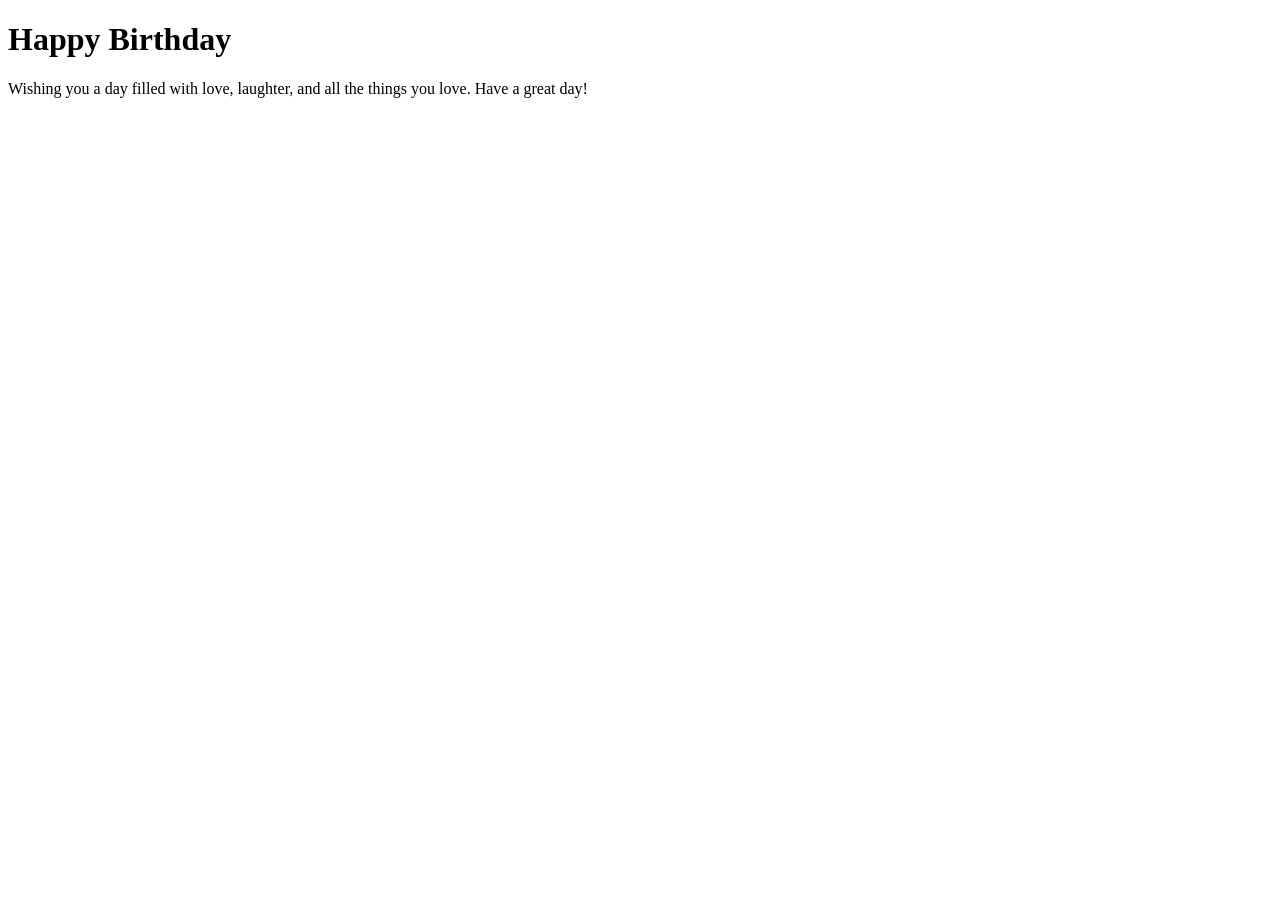
==== index.html @ f3af8b1b "Create index.html" ====
<!DOCTYPE html>
<html lang="en">
<head>
    <meta charset="UTF-8">
    <meta name="viewport" content="width=device-width, initial-scale=1.0">
    <title>Document</title>
</head>
<body>
    <h1>Happy Birthday</h1>
    <p>Wishing you a day filled with love, laughter, and all the things you love. Have a great day!</p>
</body>
</html>
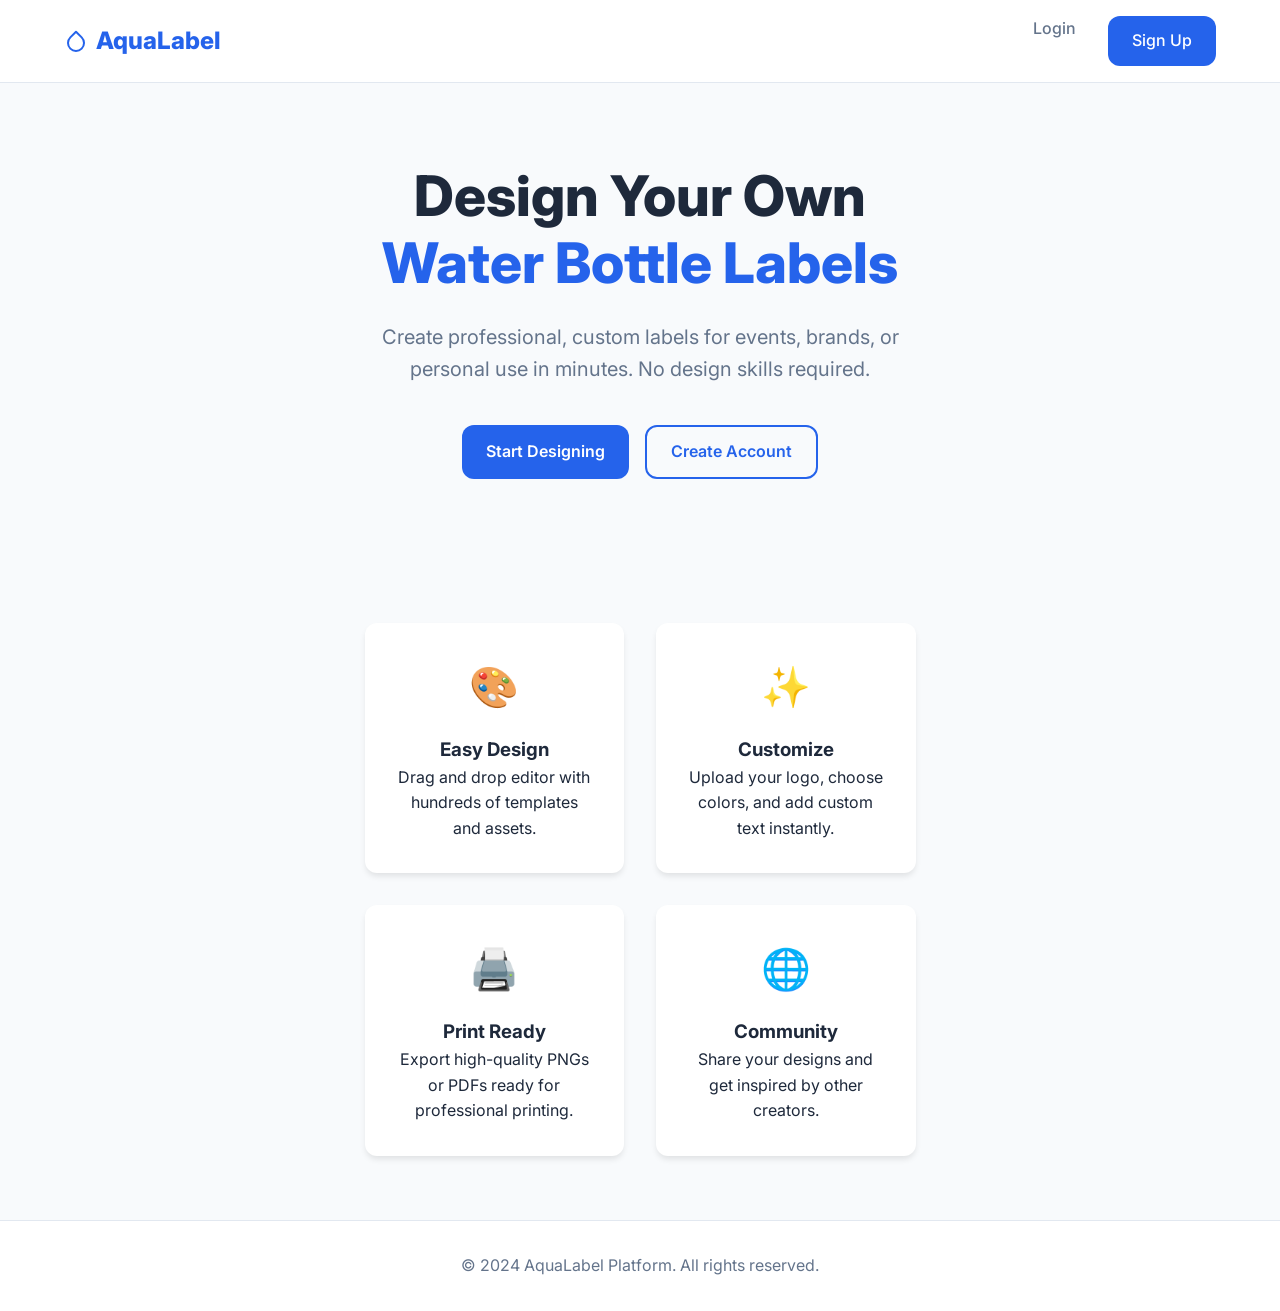
==== commit 78ac38d7: "hello" ====
--- a/index.html
+++ b/index.html
@@ -3,10 +3,57 @@
 <head>
     <meta charset="UTF-8">
     <meta name="viewport" content="width=device-width, initial-scale=1.0">
-    <title>Document</title>
+    <title>AquaLabel - Design Your Water Bottle Labels</title>
+    <link rel="stylesheet" href="css/style.css">
+    <link rel="preconnect" href="https://fonts.googleapis.com">
+    <link rel="preconnect" href="https://fonts.gstatic.com" crossorigin>
+    <link href="https://fonts.googleapis.com/css2?family=Inter:wght@400;500;600;700;800&display=swap" rel="stylesheet">
 </head>
 <body>
-    <h1>Happy Birthday</h1>
-    <p>Wishing you a day filled with love, laughter, and all the things you love. Have a great day!</p>
+    
+    <header class="hero">
+        <div class="container">
+            <h1>Design Your Own<br><span style="color: var(--primary);">Water Bottle Labels</span></h1>
+            <p>Create professional, custom labels for events, brands, or personal use in minutes. No design skills required.</p>
+            <div style="display: flex; gap: 1rem; justify-content: center;">
+                <a href="design.html" class="btn btn-primary">Start Designing</a>
+                <a href="signup.html" class="btn btn-outline">Create Account</a>
+            </div>
+        </div>
+    </header>
+
+    <section class="container">
+        <div class="features-grid">
+            <div class="feature-card">
+                <div class="feature-icon">🎨</div>
+                <h3>Easy Design</h3>
+                <p>Drag and drop editor with hundreds of templates and assets.</p>
+            </div>
+            <div class="feature-card">
+                <div class="feature-icon">✨</div>
+                <h3>Customize</h3>
+                <p>Upload your logo, choose colors, and add custom text instantly.</p>
+            </div>
+            <div class="feature-card">
+                <div class="feature-icon">🖨️</div>
+                <h3>Print Ready</h3>
+                <p>Export high-quality PNGs or PDFs ready for professional printing.</p>
+            </div>
+            <div class="feature-card">
+                <div class="feature-icon">🌐</div>
+                <h3>Community</h3>
+                <p>Share your designs and get inspired by other creators.</p>
+            </div>
+        </div>
+    </section>
+
+    <!-- Footer -->
+    <footer style="background-color: white; border-top: 1px solid var(--border); padding: 2rem 0; margin-top: auto;">
+        <div class="container" style="text-align: center; color: var(--text-muted);">
+            <p>&copy; 2024 AquaLabel Platform. All rights reserved.</p>
+        </div>
+    </footer>
+
+    <script src="js/main.js"></script>
 </body>
-</html>+</html>
--- a/css/style.css
+++ b/css/style.css
@@ -0,0 +1,413 @@
+:root {
+  --primary: #2563eb;
+  --primary-hover: #1d4ed8;
+  --bg-body: #f8fafc;
+  --bg-surface: #ffffff;
+  --text-main: #1e293b;
+  --text-muted: #64748b;
+  --border: #e2e8f0;
+  --radius: 0.75rem;
+  --shadow-sm: 0 1px 3px rgba(0, 0, 0, 0.1);
+  --shadow-md: 0 4px 6px -1px rgba(0, 0, 0, 0.1);
+  --shadow-lg: 0 10px 15px -3px rgba(0, 0, 0, 0.1);
+  --font-main: "Inter", system-ui, -apple-system, sans-serif;
+  --transition: all 0.2s ease;
+}
+
+* {
+  box-sizing: border-box;
+  margin: 0;
+  padding: 0;
+}
+
+body {
+  font-family: var(--font-main);
+  background-color: var(--bg-body);
+  color: var(--text-main);
+  line-height: 1.6;
+  min-height: 100vh;
+  display: flex;
+  flex-direction: column;
+}
+
+a {
+  text-decoration: none;
+  color: inherit;
+}
+
+ul {
+  list-style: none;
+}
+
+img {
+  max-width: 100%;
+  display: block;
+}
+
+/* Utilities */
+.container {
+  max-width: 1200px;
+  margin: 0 auto;
+  padding: 0 1.5rem;
+}
+
+.btn {
+  display: inline-flex;
+  align-items: center;
+  justify-content: center;
+  padding: 0.75rem 1.5rem;
+  border-radius: var(--radius);
+  font-weight: 600;
+  cursor: pointer;
+  transition: var(--transition);
+  border: none;
+  font-size: 1rem;
+}
+
+.btn-primary {
+  background-color: var(--primary);
+  color: white;
+}
+
+.btn-primary:hover {
+  background-color: var(--primary-hover);
+  transform: translateY(-1px);
+}
+
+.btn-outline {
+  background-color: transparent;
+  border: 2px solid var(--primary);
+  color: var(--primary);
+}
+
+.btn-outline:hover {
+  background-color: var(--primary);
+  color: white;
+}
+
+.btn-danger {
+  background-color: #ef4444;
+  color: white;
+}
+.btn-danger:hover {
+  background-color: #dc2626;
+}
+
+/* Navbar */
+.navbar {
+  background: var(--bg-surface);
+  border-bottom: 1px solid var(--border);
+  padding: 1rem 0;
+  position: sticky;
+  top: 0;
+  z-index: 100;
+}
+
+.nav-container {
+  display: flex;
+  justify-content: space-between;
+  align-items: center;
+}
+
+.logo {
+  font-size: 1.5rem;
+  font-weight: 800;
+  color: var(--primary);
+  display: flex;
+  align-items: center;
+  gap: 0.5rem;
+}
+
+.nav-links {
+  display: flex;
+  gap: 2rem;
+}
+
+.nav-links a {
+  font-weight: 500;
+  color: var(--text-muted);
+  transition: var(--transition);
+}
+
+.nav-links a:hover,
+.nav-links a.active {
+  color: var(--primary);
+}
+
+/* Auth Pages */
+.auth-container {
+  min-height: calc(100vh - 80px); /* Approx nav height */
+  display: flex;
+  align-items: center;
+  justify-content: center;
+  padding: 2rem;
+}
+
+.auth-card {
+  background: var(--bg-surface);
+  padding: 2.5rem;
+  border-radius: var(--radius);
+  box-shadow: var(--shadow-lg);
+  width: 100%;
+  max-width: 400px;
+  text-align: center;
+}
+
+.auth-card h2 {
+  margin-bottom: 0.5rem;
+  color: var(--primary);
+}
+
+.form-group {
+  margin-bottom: 1.25rem;
+  text-align: left;
+}
+
+.form-group label {
+  display: block;
+  margin-bottom: 0.5rem;
+  font-weight: 500;
+  font-size: 0.9rem;
+}
+
+.form-group input {
+  width: 100%;
+  padding: 0.75rem;
+  border: 1px solid var(--border);
+  border-radius: var(--radius);
+  font-size: 1rem;
+  transition: var(--transition);
+}
+
+.form-group input:focus {
+  outline: none;
+  border-color: var(--primary);
+  box-shadow: 0 0 0 3px rgba(37, 99, 235, 0.1);
+}
+
+.auth-footer {
+  margin-top: 1.5rem;
+  font-size: 0.9rem;
+  color: var(--text-muted);
+}
+
+.auth-footer a {
+  color: var(--primary);
+  font-weight: 600;
+}
+
+/* Landing Page */
+.hero {
+  text-align: center;
+  padding: 5rem 0;
+}
+
+.hero h1 {
+  font-size: 3.5rem;
+  font-weight: 800;
+  margin-bottom: 1.5rem;
+  line-height: 1.2;
+}
+
+.hero p {
+  font-size: 1.25rem;
+  color: var(--text-muted);
+  max-width: 600px;
+  margin: 0 auto 2.5rem;
+}
+
+.features-grid {
+  display: grid;
+  grid-template-columns: repeat(auto-fit, minmax(250px, 1fr));
+  gap: 2rem;
+  padding: 4rem 0;
+}
+
+.feature-card {
+  background: var(--bg-surface);
+  padding: 2rem;
+  border-radius: var(--radius);
+  box-shadow: var(--shadow-md);
+  text-align: center;
+  transition: var(--transition);
+}
+
+.feature-card:hover {
+  transform: translateY(-5px);
+  box-shadow: var(--shadow-lg);
+}
+
+.feature-icon {
+  font-size: 2.5rem;
+  margin-bottom: 1rem;
+  color: var(--primary);
+}
+
+/* Dashboard */
+.dashboard-header {
+  margin-bottom: 2rem;
+}
+
+.stats-grid {
+  display: grid;
+  grid-template-columns: repeat(auto-fit, minmax(200px, 1fr));
+  gap: 1.5rem;
+  margin-bottom: 3rem;
+}
+
+.stat-card {
+  background: var(--bg-surface);
+  padding: 1.5rem;
+  border-radius: var(--radius);
+  box-shadow: var(--shadow-sm);
+  display: flex;
+  align-items: center;
+  gap: 1rem;
+}
+
+.stat-value {
+  font-size: 2rem;
+  font-weight: 700;
+  color: var(--primary);
+}
+
+.stat-label {
+  color: var(--text-muted);
+  font-size: 0.9rem;
+}
+
+.dashboard-actions {
+  display: grid;
+  grid-template-columns: repeat(auto-fill, minmax(250px, 1fr));
+  gap: 1.5rem;
+}
+
+.action-card {
+  background: var(--bg-surface);
+  border: 1px solid var(--border);
+  border-radius: var(--radius);
+  padding: 2rem;
+  text-align: center;
+  transition: var(--transition);
+  cursor: pointer;
+  display: flex;
+  flex-direction: column;
+  align-items: center;
+  justify-content: center;
+  height: 200px;
+}
+
+.action-card:hover {
+  border-color: var(--primary);
+  background: #f0f9ff;
+}
+
+/* Label Editor */
+.editor-container {
+  display: grid;
+  grid-template-columns: 300px 1fr;
+  gap: 2rem;
+  height: calc(100vh - 100px);
+}
+
+.toolbar {
+  background: var(--bg-surface);
+  padding: 1.5rem;
+  border-radius: var(--radius);
+  box-shadow: var(--shadow-sm);
+  overflow-y: auto;
+}
+
+.canvas-area {
+  background: #e2e8f0;
+  border-radius: var(--radius);
+  display: flex;
+  align-items: center;
+  justify-content: center;
+  overflow: hidden;
+  position: relative;
+}
+
+canvas {
+  box-shadow: var(--shadow-lg);
+  background: white;
+}
+
+.tool-group {
+  margin-bottom: 2rem;
+}
+
+.tool-group h3 {
+  font-size: 0.9rem;
+  text-transform: uppercase;
+  color: var(--text-muted);
+  margin-bottom: 1rem;
+  letter-spacing: 0.5px;
+}
+
+.color-picker-wrapper {
+  display: flex;
+  gap: 0.5rem;
+  flex-wrap: wrap;
+}
+
+.color-swatch {
+  width: 30px;
+  height: 30px;
+  border-radius: 50%;
+  cursor: pointer;
+  border: 2px solid transparent;
+}
+
+.color-swatch.active {
+  border-color: var(--text-main);
+}
+
+/* Saved & Community Grids */
+.designs-grid {
+  display: grid;
+  grid-template-columns: repeat(auto-fill, minmax(280px, 1fr));
+  gap: 2rem;
+}
+
+.design-card {
+  background: var(--bg-surface);
+  border-radius: var(--radius);
+  overflow: hidden;
+  box-shadow: var(--shadow-sm);
+  transition: var(--transition);
+}
+
+.design-card:hover {
+  box-shadow: var(--shadow-lg);
+  transform: translateY(-2px);
+}
+
+.design-preview {
+  height: 200px;
+  background: #f1f5f9;
+  display: flex;
+  align-items: center;
+  justify-content: center;
+  position: relative;
+}
+.design-preview img {
+  max-height: 80%;
+  max-width: 80%;
+  object-fit: contain;
+}
+
+.design-info {
+  padding: 1rem;
+}
+
+.design-actions {
+  margin-top: 1rem;
+  display: flex;
+  gap: 0.5rem;
+}
+
+.input-range {
+  width: 100%;
+  margin: 10px 0;
+}
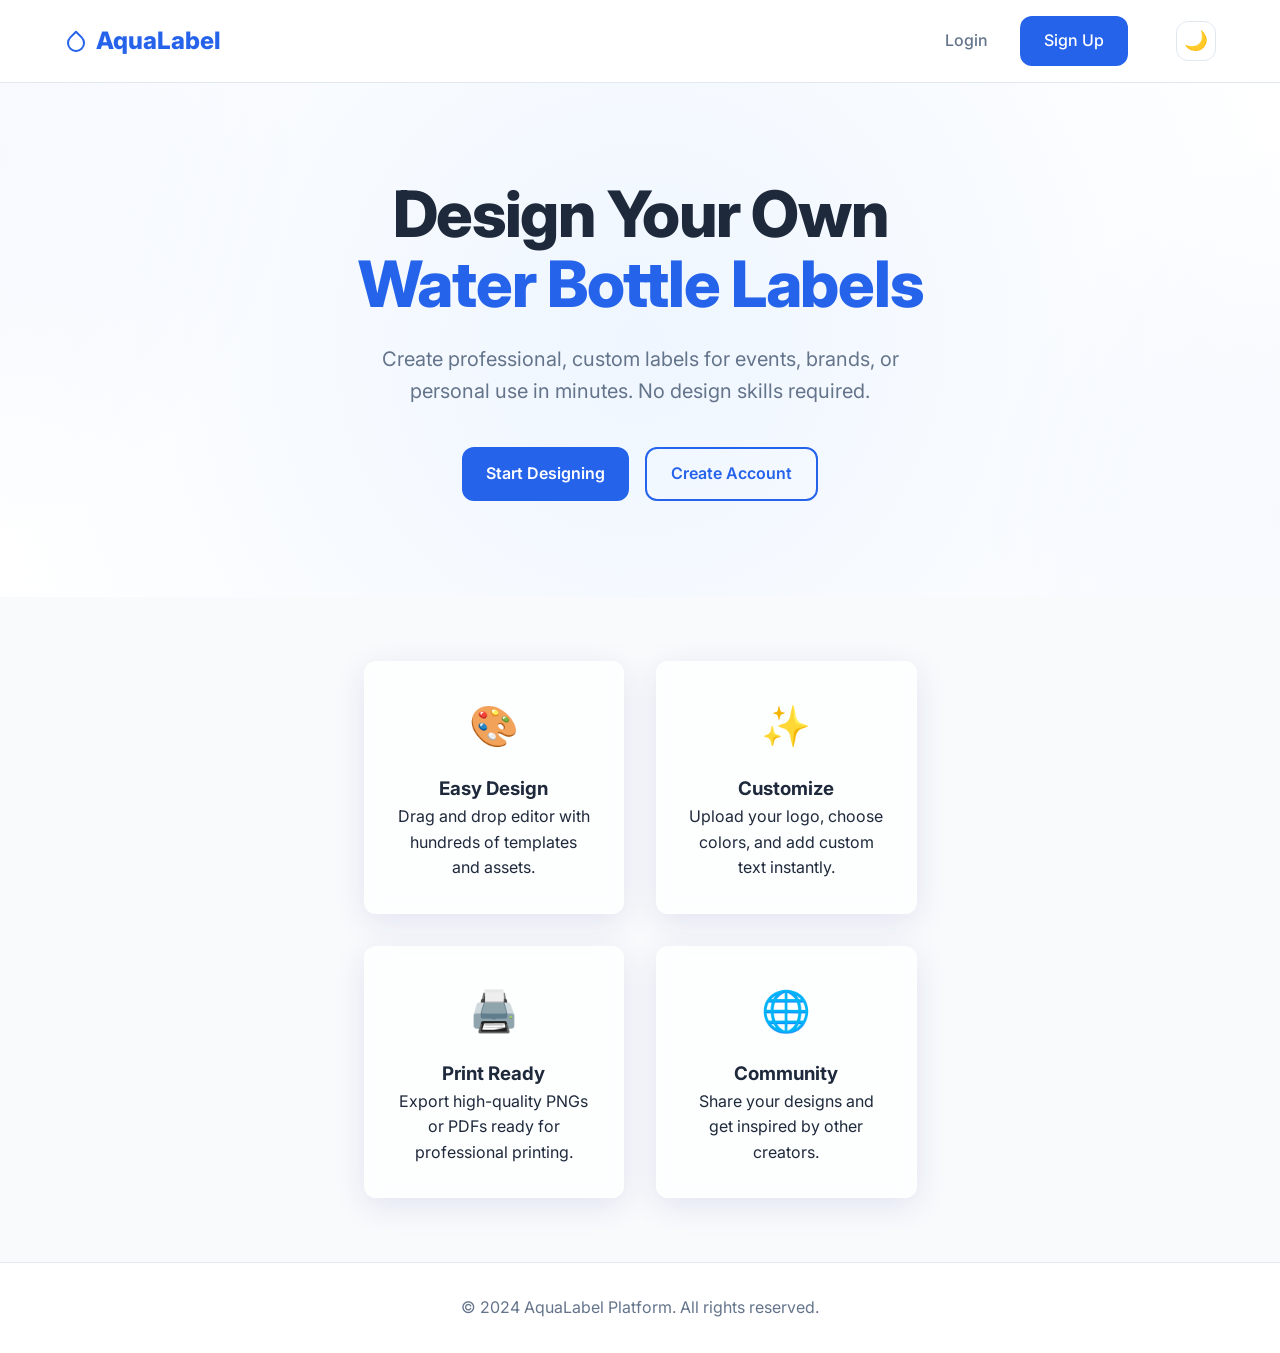
==== commit 21a3ec87: "hj" ====
--- a/index.html
+++ b/index.html
@@ -1,59 +1,91 @@
 <!DOCTYPE html>
 <html lang="en">
-<head>
-    <meta charset="UTF-8">
-    <meta name="viewport" content="width=device-width, initial-scale=1.0">
+  <head>
+    <meta charset="UTF-8" />
+    <meta name="viewport" content="width=device-width, initial-scale=1.0" />
     <title>AquaLabel - Design Your Water Bottle Labels</title>
-    <link rel="stylesheet" href="css/style.css">
-    <link rel="preconnect" href="https://fonts.googleapis.com">
-    <link rel="preconnect" href="https://fonts.gstatic.com" crossorigin>
-    <link href="https://fonts.googleapis.com/css2?family=Inter:wght@400;500;600;700;800&display=swap" rel="stylesheet">
-</head>
-<body>
-    
+    <link rel="stylesheet" href="css/style.css" />
+    <link rel="preconnect" href="https://fonts.googleapis.com" />
+    <link rel="preconnect" href="https://fonts.gstatic.com" crossorigin />
+    <link
+      href="https://fonts.googleapis.com/css2?family=Inter:wght@400;500;600;700;800&display=swap"
+      rel="stylesheet"
+    />
+    <script>
+      (function () {
+        const storedTheme = localStorage.getItem("theme");
+        const prefersDark = window.matchMedia(
+          "(prefers-color-scheme: dark)"
+        ).matches;
+        if (storedTheme === "dark" || (!storedTheme && prefersDark)) {
+          document.documentElement.setAttribute("data-theme", "dark");
+        }
+      })();
+    </script>
+  </head>
+  <body>
     <header class="hero">
-        <div class="container">
-            <h1>Design Your Own<br><span style="color: var(--primary);">Water Bottle Labels</span></h1>
-            <p>Create professional, custom labels for events, brands, or personal use in minutes. No design skills required.</p>
-            <div style="display: flex; gap: 1rem; justify-content: center;">
-                <a href="design.html" class="btn btn-primary">Start Designing</a>
-                <a href="signup.html" class="btn btn-outline">Create Account</a>
-            </div>
+      <div class="container">
+        <h1>
+          Design Your Own<br /><span style="color: var(--primary)"
+            >Water Bottle Labels</span
+          >
+        </h1>
+        <p>
+          Create professional, custom labels for events, brands, or personal use
+          in minutes. No design skills required.
+        </p>
+        <div style="display: flex; gap: 1rem; justify-content: center">
+          <a href="design.html" class="btn btn-primary">Start Designing</a>
+          <a href="signup.html" class="btn btn-outline">Create Account</a>
         </div>
+      </div>
     </header>
 
     <section class="container">
-        <div class="features-grid">
-            <div class="feature-card">
-                <div class="feature-icon">🎨</div>
-                <h3>Easy Design</h3>
-                <p>Drag and drop editor with hundreds of templates and assets.</p>
-            </div>
-            <div class="feature-card">
-                <div class="feature-icon">✨</div>
-                <h3>Customize</h3>
-                <p>Upload your logo, choose colors, and add custom text instantly.</p>
-            </div>
-            <div class="feature-card">
-                <div class="feature-icon">🖨️</div>
-                <h3>Print Ready</h3>
-                <p>Export high-quality PNGs or PDFs ready for professional printing.</p>
-            </div>
-            <div class="feature-card">
-                <div class="feature-icon">🌐</div>
-                <h3>Community</h3>
-                <p>Share your designs and get inspired by other creators.</p>
-            </div>
+      <div class="features-grid">
+        <div class="feature-card">
+          <div class="feature-icon">🎨</div>
+          <h3>Easy Design</h3>
+          <p>Drag and drop editor with hundreds of templates and assets.</p>
         </div>
+        <div class="feature-card">
+          <div class="feature-icon">✨</div>
+          <h3>Customize</h3>
+          <p>Upload your logo, choose colors, and add custom text instantly.</p>
+        </div>
+        <div class="feature-card">
+          <div class="feature-icon">🖨️</div>
+          <h3>Print Ready</h3>
+          <p>
+            Export high-quality PNGs or PDFs ready for professional printing.
+          </p>
+        </div>
+        <div class="feature-card">
+          <div class="feature-icon">🌐</div>
+          <h3>Community</h3>
+          <p>Share your designs and get inspired by other creators.</p>
+        </div>
+      </div>
     </section>
 
     <!-- Footer -->
-    <footer style="background-color: white; border-top: 1px solid var(--border); padding: 2rem 0; margin-top: auto;">
-        <div class="container" style="text-align: center; color: var(--text-muted);">
-            <p>&copy; 2024 AquaLabel Platform. All rights reserved.</p>
-        </div>
+    <footer
+      style="
+        background-color: white;
+        border-top: 1px solid var(--border);
+        padding: 2rem 0;
+        margin-top: auto;
+      "
+    >
+      <div
+        class="container"
+        style="text-align: center; color: var(--text-muted)"
+      >
+        <p>&copy; 2024 AquaLabel Platform. All rights reserved.</p>
+      </div>
     </footer>
 
     <script src="js/main.js"></script>
-</body>
+  </body>
 </html>
--- a/css/style.css
+++ b/css/style.css
@@ -11,7 +11,51 @@
   --shadow-md: 0 4px 6px -1px rgba(0, 0, 0, 0.1);
   --shadow-lg: 0 10px 15px -3px rgba(0, 0, 0, 0.1);
   --font-main: "Inter", system-ui, -apple-system, sans-serif;
-  --transition: all 0.2s ease;
+  --transition: all 0.2s cubic-bezier(0.4, 0, 0.2, 1);
+  --glass-bg: rgba(255, 255, 255, 0.7);
+  --glass-border: rgba(255, 255, 255, 0.5);
+  --glass-shadow: 0 8px 32px 0 rgba(31, 38, 135, 0.1);
+  --gradient-primary: linear-gradient(135deg, #2563eb 0%, #1d4ed8 100%);
+}
+
+[data-theme="dark"] {
+  --bg-body: #0f172a;
+  --bg-surface: #1e293b;
+  --text-main: #f8fafc;
+  --text-muted: #94a3b8;
+  --border: #334155;
+  --shadow-sm: 0 1px 3px rgba(0, 0, 0, 0.3);
+  --shadow-md: 0 4px 6px -1px rgba(0, 0, 0, 0.3);
+  --shadow-lg: 0 10px 15px -3px rgba(0, 0, 0, 0.3);
+  --glass-bg: rgba(30, 41, 59, 0.7);
+  --glass-border: rgba(255, 255, 255, 0.1);
+  --glass-shadow: 0 8px 32px 0 rgba(0, 0, 0, 0.3);
+}
+
+@keyframes fadeIn {
+  from {
+    opacity: 0;
+    transform: translateY(10px);
+  }
+  to {
+    opacity: 1;
+    transform: translateY(0);
+  }
+}
+
+@keyframes slideIn {
+  from {
+    transform: translateX(100%);
+    opacity: 0;
+  }
+  to {
+    transform: translateX(0);
+    opacity: 1;
+  }
+}
+
+.fade-in {
+  animation: fadeIn 0.5s ease-out forwards;
 }
 
 * {
@@ -28,11 +72,23 @@
   min-height: 100vh;
   display: flex;
   flex-direction: column;
+  transition: background-color 0.3s ease, color 0.3s ease;
 }
 
 a {
   text-decoration: none;
   color: inherit;
+}
+
+/* Custom Cursors */
+.cursor-nwse {
+  cursor: nwse-resize;
+}
+.cursor-nesw {
+  cursor: nesw-resize;
+}
+.cursor-move {
+  cursor: move;
 }
 
 ul {
@@ -144,13 +200,17 @@
 }
 
 .auth-card {
-  background: var(--bg-surface);
+  background: var(--glass-bg);
+  backdrop-filter: blur(8px);
+  -webkit-backdrop-filter: blur(8px);
+  border: 1px solid var(--glass-border);
   padding: 2.5rem;
   border-radius: var(--radius);
-  box-shadow: var(--shadow-lg);
+  box-shadow: var(--glass-shadow);
   width: 100%;
   max-width: 400px;
   text-align: center;
+  animation: fadeIn 0.5s ease-out;
 }
 
 .auth-card h2 {
@@ -199,14 +259,44 @@
 /* Landing Page */
 .hero {
   text-align: center;
-  padding: 5rem 0;
+  padding: 6rem 0;
+  background: radial-gradient(circle at 50% 50%, #eff6ff 0%, #ffffff 100%);
+  position: relative;
+  overflow: hidden;
+}
+
+.hero::before {
+  content: "";
+  position: absolute;
+  top: -50%;
+  left: -50%;
+  width: 200%;
+  height: 200%;
+  background: radial-gradient(
+      circle at 20% 30%,
+      rgba(37, 99, 235, 0.05) 0%,
+      transparent 20%
+    ),
+    radial-gradient(
+      circle at 80% 70%,
+      rgba(37, 99, 235, 0.05) 0%,
+      transparent 20%
+    );
+  z-index: 0;
+  pointer-events: none;
+}
+
+.hero .container {
+  position: relative;
+  z-index: 1;
 }
 
 .hero h1 {
-  font-size: 3.5rem;
+  font-size: 4rem;
   font-weight: 800;
   margin-bottom: 1.5rem;
-  line-height: 1.2;
+  line-height: 1.1;
+  letter-spacing: -0.02em;
 }
 
 .hero p {
@@ -224,12 +314,17 @@
 }
 
 .feature-card {
-  background: var(--bg-surface);
+  background: var(--glass-bg);
+  backdrop-filter: blur(8px);
+  -webkit-backdrop-filter: blur(8px);
+  border: 1px solid var(--glass-border);
   padding: 2rem;
   border-radius: var(--radius);
-  box-shadow: var(--shadow-md);
+  box-shadow: var(--glass-shadow);
   text-align: center;
   transition: var(--transition);
+  animation: fadeIn 0.5s ease-out forwards;
+  animation-delay: 0.1s;
 }
 
 .feature-card:hover {
@@ -256,13 +351,17 @@
 }
 
 .stat-card {
-  background: var(--bg-surface);
+  background: var(--glass-bg);
+  backdrop-filter: blur(8px);
+  -webkit-backdrop-filter: blur(8px);
+  border: 1px solid var(--glass-border);
   padding: 1.5rem;
   border-radius: var(--radius);
-  box-shadow: var(--shadow-sm);
+  box-shadow: var(--glass-shadow);
   display: flex;
   align-items: center;
   gap: 1rem;
+  animation: fadeIn 0.5s ease-out forwards;
 }
 
 .stat-value {
@@ -283,8 +382,10 @@
 }
 
 .action-card {
-  background: var(--bg-surface);
-  border: 1px solid var(--border);
+  background: var(--glass-bg);
+  backdrop-filter: blur(8px);
+  -webkit-backdrop-filter: blur(8px);
+  border: 1px solid var(--glass-border);
   border-radius: var(--radius);
   padding: 2rem;
   text-align: center;
@@ -295,6 +396,8 @@
   align-items: center;
   justify-content: center;
   height: 200px;
+  animation: fadeIn 0.5s ease-out forwards;
+  animation-delay: 0.1s;
 }
 
 .action-card:hover {
@@ -371,16 +474,20 @@
 }
 
 .design-card {
-  background: var(--bg-surface);
+  background: var(--glass-bg);
+  backdrop-filter: blur(8px);
+  -webkit-backdrop-filter: blur(8px);
+  border: 1px solid var(--glass-border);
   border-radius: var(--radius);
   overflow: hidden;
-  box-shadow: var(--shadow-sm);
+  box-shadow: var(--glass-shadow);
   transition: var(--transition);
-}
-
+  animation: fadeIn 0.5s ease-out forwards;
+}
 .design-card:hover {
-  box-shadow: var(--shadow-lg);
-  transform: translateY(-2px);
+  transform: translateY(-5px);
+  box-shadow: 0 20px 25px -5px rgba(0, 0, 0, 0.1),
+    0 10px 10px -5px rgba(0, 0, 0, 0.04);
 }
 
 .design-preview {
@@ -407,7 +514,187 @@
   gap: 0.5rem;
 }
 
-.input-range {
+/* Toast Notifications */
+.toast-container {
+  position: fixed;
+  bottom: 2rem;
+  right: 2rem;
+  z-index: 1000;
+  display: flex;
+  flex-direction: column;
+  gap: 1rem;
+}
+
+.toast {
+  background: var(--bg-surface);
+  border-left: 4px solid var(--primary);
+  padding: 1rem 1.5rem;
+  border-radius: var(--radius);
+  box-shadow: var(--shadow-lg);
+  display: flex;
+  align-items: center;
+  gap: 0.75rem;
+  min-width: 300px;
+  animation: slideIn 0.3s cubic-bezier(0.4, 0, 0.2, 1);
+  border: 1px solid var(--border);
+}
+
+.toast.success {
+  border-left-color: #10b981;
+}
+.toast.error {
+  border-left-color: #ef4444;
+}
+.toast.info {
+  border-left-color: var(--primary);
+}
+
+.toast-content {
+  flex: 1;
+}
+
+.toast-title {
+  font-weight: 600;
+  font-size: 0.9rem;
+  margin-bottom: 0.2rem;
+}
+
+.toast-msg {
+  color: var(--text-muted);
+  font-size: 0.85rem;
+}
+
+/* 3D Bottle Mockup Modal */
+.modal-overlay {
+  position: fixed;
+  top: 0;
+  left: 0;
+  right: 0;
+  bottom: 0;
+  background: rgba(0, 0, 0, 0.5);
+  backdrop-filter: blur(4px);
+  display: none;
+  justify-content: center;
+  align-items: center;
+  z-index: 2000;
+  animation: fadeIn 0.2s ease-out;
+}
+
+.modal-content {
+  background: white;
+  padding: 2rem;
+  border-radius: var(--radius);
+  max-width: 90%;
+  width: 500px;
+  text-align: center;
+  position: relative;
+  box-shadow: var(--shadow-lg);
+}
+
+.bottle-container {
+  width: 200px;
+  height: 500px;
+  background: #e2e8f0;
+  margin: 0 auto 2rem;
+  border-radius: 20px 20px 10px 10px;
+  position: relative;
+  overflow: hidden;
+  box-shadow: inset -20px 0 30px rgba(0, 0, 0, 0.1),
+    inset 20px 0 30px rgba(255, 255, 255, 0.5);
+  /* Simple bottle shape css */
+}
+
+/* The cap */
+.bottle-container::before {
+  content: "";
+  position: absolute;
+  top: -10px;
+  left: 50px;
+  width: 100px;
+  height: 40px;
+  background: #334155;
+  z-index: 10;
+  border-radius: 5px;
+}
+
+/* The Label Wrap */
+.bottle-label-wrap {
+  position: absolute;
+  top: 150px;
+  left: -50px; /* Wider than bottle to simulate wrap if we want, or just fit */
+  width: 300px;
+  height: 150px;
+  /* Masking to bottle width */
+  left: 0;
   width: 100%;
-  margin: 10px 0;
-}
+
+  background-size: cover;
+  background-position: center;
+  box-shadow: inset 0 0 20px rgba(0, 0, 0, 0.2); /* Shadow for roundness */
+  mix-blend-mode: multiply; /* Helps blend with bottle shading */
+  opacity: 0.9;
+}
+
+/* Glossy reflection overlay */
+.bottle-highlight {
+  position: absolute;
+  top: 0;
+  left: 40px;
+  width: 20px;
+  height: 100%;
+  background: linear-gradient(
+    to right,
+    rgba(255, 255, 255, 0.1),
+    rgba(255, 255, 255, 0.4),
+    rgba(255, 255, 255, 0.1)
+  );
+  z-index: 5;
+  pointer-events: none;
+}
+
+/* Responsive Design */
+@media (max-width: 768px) {
+  .hero h1 {
+    font-size: 2.5rem;
+  }
+
+  .nav-links {
+    display: none; /* Simplification for prototype */
+  }
+
+  /* Mobile approach: Simplistic hamburger placeholder */
+  .nav-container::after {
+    content: "☰";
+    font-size: 1.5rem;
+    cursor: pointer;
+    display: block;
+  }
+
+  .editor-container {
+    display: flex;
+    flex-direction: column;
+    height: auto;
+  }
+
+  .canvas-area {
+    height: 40vh; /* Fixed height for mobile canvas area */
+    width: 100%;
+    background: #e2e8f0;
+  }
+
+  .toolbar {
+    order: 2;
+    max-height: none;
+    overflow: visible;
+  }
+
+  /* Make canvas scale visually */
+  canvas {
+    max-width: 90%;
+    max-height: 90%;
+  }
+
+  .stats-grid {
+    grid-template-columns: 1fr;
+  }
+}
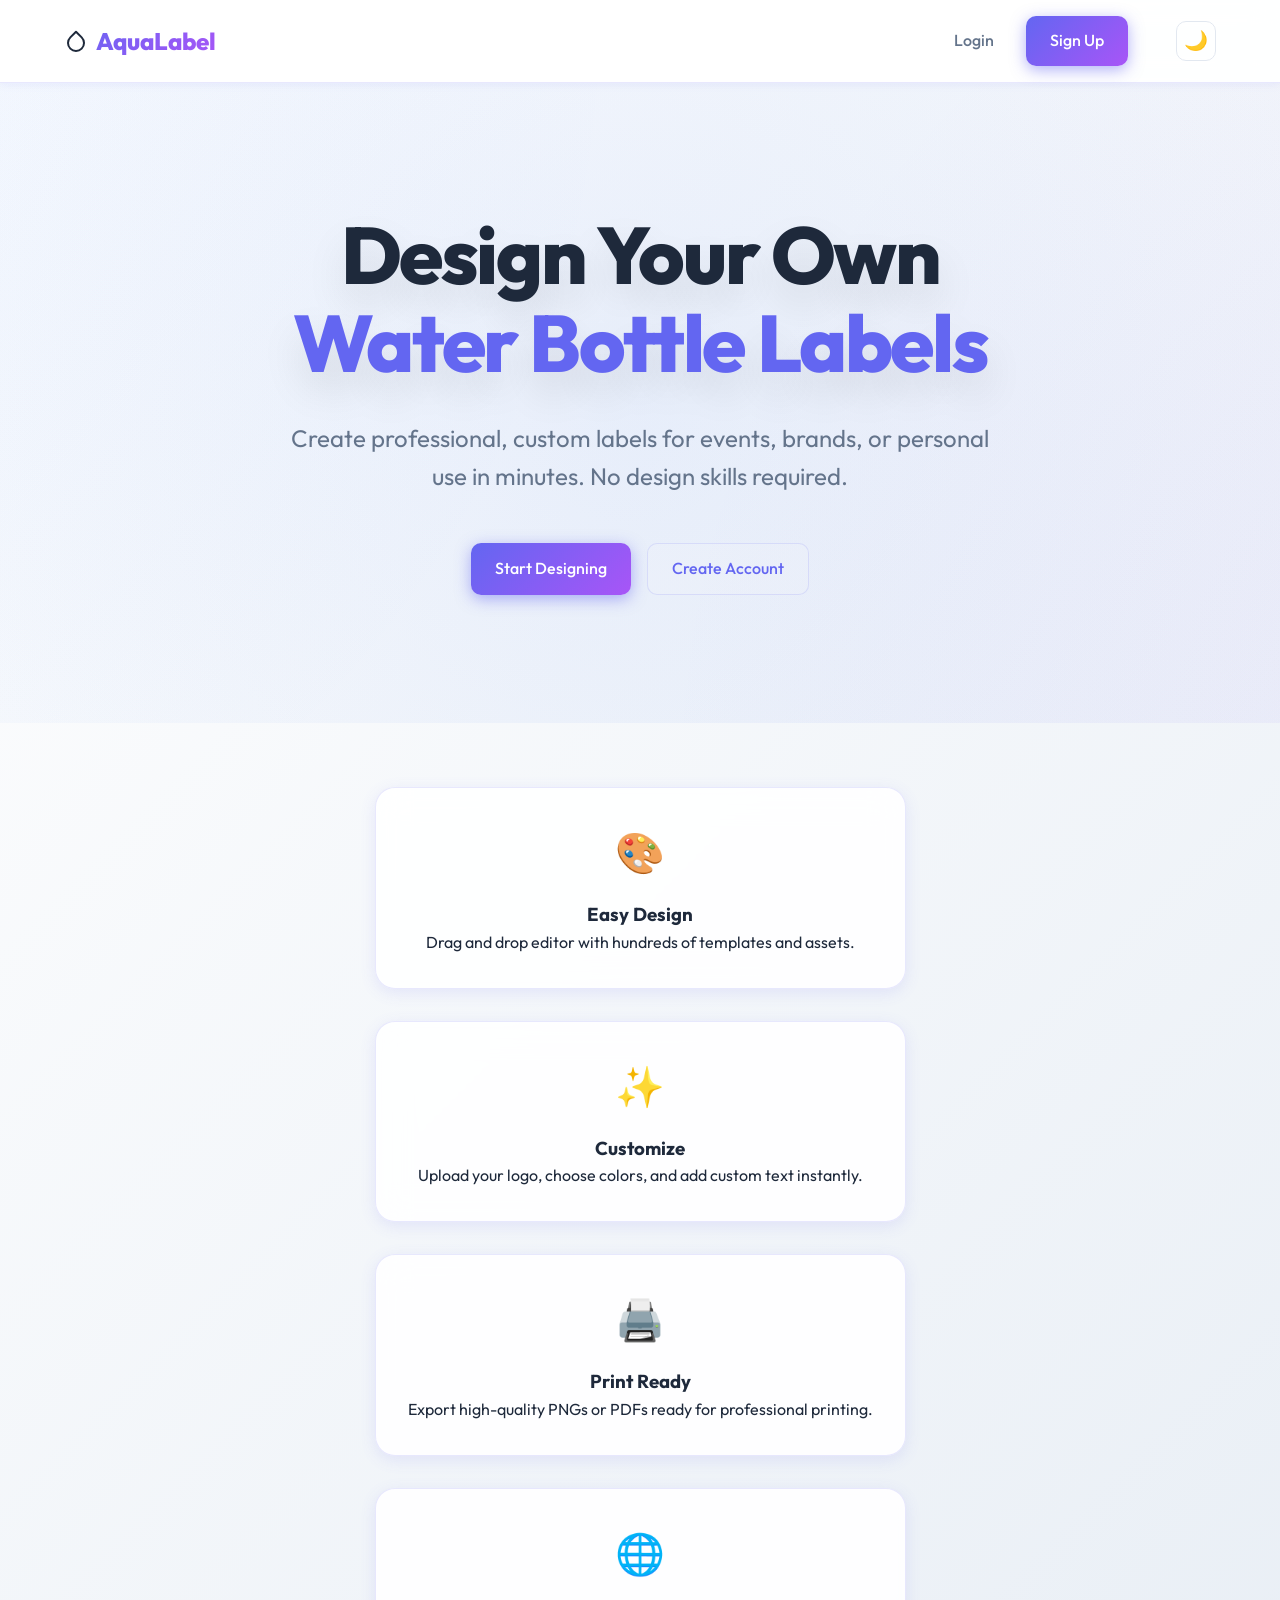
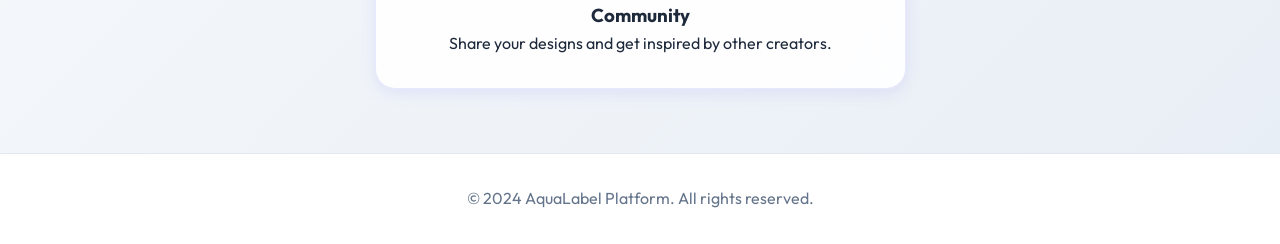
==== commit 08f1bc41: "hello" ====
--- a/index.html
+++ b/index.html
@@ -8,7 +8,7 @@
     <link rel="preconnect" href="https://fonts.googleapis.com" />
     <link rel="preconnect" href="https://fonts.gstatic.com" crossorigin />
     <link
-      href="https://fonts.googleapis.com/css2?family=Inter:wght@400;500;600;700;800&display=swap"
+      href="https://fonts.googleapis.com/css2?family=Outfit:wght@300;400;500;600;700;800&display=swap"
       rel="stylesheet"
     />
     <script>
--- a/css/style.css
+++ b/css/style.css
@@ -1,35 +1,55 @@
 :root {
-  --primary: #2563eb;
-  --primary-hover: #1d4ed8;
-  --bg-body: #f8fafc;
-  --bg-surface: #ffffff;
+  /* Default Light Theme (Bottle app is light by default, StudySphere reference has Dark default but defined Light variables too) */
+  --bg-dark: #f0f4f8; /* Keeping variable name from reference for mapping */
+  --bg-body: #f0f4f8; 
+  --bg-gradient: linear-gradient(135deg, #ffffff 0%, #e8eef5 100%);
+  --bg-card: rgba(255, 255, 255, 0.9);
+  --bg-card-hover: rgba(255, 255, 255, 1);
+  --glass-border: rgba(99, 102, 241, 0.15);
+  --glass-shadow: rgba(99, 102, 241, 0.1);
+
+  --primary: #6366f1; /* Indigo */
+  --primary-glow: rgba(99, 102, 241, 0.5);
+  --secondary: #a855f7; /* Purple */
+  --accent: #06b6d4; /* Cyan */
+  --accent-2: #ec4899; /* Pink */
+  
   --text-main: #1e293b;
   --text-muted: #64748b;
+  --text-heading: #0f172a;
+  
   --border: #e2e8f0;
-  --radius: 0.75rem;
-  --shadow-sm: 0 1px 3px rgba(0, 0, 0, 0.1);
-  --shadow-md: 0 4px 6px -1px rgba(0, 0, 0, 0.1);
-  --shadow-lg: 0 10px 15px -3px rgba(0, 0, 0, 0.1);
-  --font-main: "Inter", system-ui, -apple-system, sans-serif;
-  --transition: all 0.2s cubic-bezier(0.4, 0, 0.2, 1);
-  --glass-bg: rgba(255, 255, 255, 0.7);
-  --glass-border: rgba(255, 255, 255, 0.5);
-  --glass-shadow: 0 8px 32px 0 rgba(31, 38, 135, 0.1);
-  --gradient-primary: linear-gradient(135deg, #2563eb 0%, #1d4ed8 100%);
+
+  --radius: 20px; /* --radius-lg from reference */
+  --radius-sm: 10px;
+
+  --shadow-sm: 0 2px 8px rgba(99, 102, 241, 0.08);
+  --shadow-md: 0 4px 16px rgba(99, 102, 241, 0.12);
+  --shadow-lg: 0 8px 32px rgba(99, 102, 241, 0.15);
+
+  --font-main: 'Outfit', sans-serif;
+  --transition: all 0.3s ease;
+  
+  --gradient-primary: linear-gradient(135deg, #6366f1, #a855f7);
 }
 
 [data-theme="dark"] {
-  --bg-body: #0f172a;
-  --bg-surface: #1e293b;
+  --bg-body: #0a0e17;
+  --bg-gradient: linear-gradient(135deg, #0a0e17 0%, #1a1f35 100%);
+  --bg-card: rgba(30, 32, 45, 0.7);
+  --bg-card-hover: rgba(40, 42, 55, 0.9);
+  --glass-border: rgba(255, 255, 255, 0.1);
+  --glass-shadow: rgba(0, 0, 0, 0.3);
+
   --text-main: #f8fafc;
   --text-muted: #94a3b8;
-  --border: #334155;
-  --shadow-sm: 0 1px 3px rgba(0, 0, 0, 0.3);
-  --shadow-md: 0 4px 6px -1px rgba(0, 0, 0, 0.3);
-  --shadow-lg: 0 10px 15px -3px rgba(0, 0, 0, 0.3);
-  --glass-bg: rgba(30, 41, 59, 0.7);
-  --glass-border: rgba(255, 255, 255, 0.1);
-  --glass-shadow: 0 8px 32px 0 rgba(0, 0, 0, 0.3);
+  --text-heading: #ffffff;
+  
+  --border: #1e293b;
+  
+  --shadow-sm: 0 2px 8px rgba(0, 0, 0, 0.1);
+  --shadow-md: 0 4px 16px rgba(0, 0, 0, 0.2);
+  --shadow-lg: 0 8px 32px rgba(0, 0, 0, 0.3);
 }
 
 @keyframes fadeIn {
@@ -66,13 +86,23 @@
 
 body {
   font-family: var(--font-main);
-  background-color: var(--bg-body);
+  background: var(--bg-gradient);
   color: var(--text-main);
   line-height: 1.6;
   min-height: 100vh;
   display: flex;
   flex-direction: column;
-  transition: background-color 0.3s ease, color 0.3s ease;
+  transition: background 0.4s ease, color 0.3s ease;
+}
+
+[data-theme="dark"] body {
+  background: var(--bg-gradient);
+}
+/* Mapping old variables to new ones for compatibility */
+:root {
+    --bg-surface: var(--bg-card); /* Map bg-surface to new card bg */
+    --glass-bg: var(--bg-card);
+    --primary-hover: var(--secondary); /* Gradient end for simple hover */
 }
 
 a {
@@ -107,42 +137,46 @@
   padding: 0 1.5rem;
 }
 
+/* Buttons */
 .btn {
-  display: inline-flex;
-  align-items: center;
-  justify-content: center;
   padding: 0.75rem 1.5rem;
-  border-radius: var(--radius);
-  font-weight: 600;
-  cursor: pointer;
-  transition: var(--transition);
+  border-radius: var(--radius-sm);
+  font-weight: 500;
+  transition: all 0.3s ease;
+  position: relative;
+  overflow: hidden;
   border: none;
   font-size: 1rem;
+  display: inline-flex;
+  align-items: center;
+  justify-content: center;
 }
 
 .btn-primary {
-  background-color: var(--primary);
+  background: var(--gradient-primary); /* Uses Indigo-Purple gradient */
   color: white;
+  box-shadow: 0 4px 15px var(--primary-glow);
 }
 
 .btn-primary:hover {
-  background-color: var(--primary-hover);
-  transform: translateY(-1px);
+  transform: translateY(-3px);
+  box-shadow: 0 8px 25px var(--primary-glow);
 }
 
 .btn-outline {
-  background-color: transparent;
-  border: 2px solid var(--primary);
+  background: rgba(255, 255, 255, 0.1);
   color: var(--primary);
+  border: 1px solid var(--glass-border);
 }
 
 .btn-outline:hover {
-  background-color: var(--primary);
-  color: white;
+  background: rgba(255, 255, 255, 0.2);
+  border-color: var(--primary);
+  color: var(--primary);
 }
 
 .btn-danger {
-  background-color: #ef4444;
+  background: #ef4444;
   color: white;
 }
 .btn-danger:hover {
@@ -151,12 +185,15 @@
 
 /* Navbar */
 .navbar {
-  background: var(--bg-surface);
-  border-bottom: 1px solid var(--border);
+  background: var(--glass-bg);
+  backdrop-filter: blur(12px);
+  -webkit-backdrop-filter: blur(12px);
+  border-bottom: 1px solid var(--glass-border);
   padding: 1rem 0;
   position: sticky;
   top: 0;
   z-index: 100;
+  box-shadow: var(--shadow-sm);
 }
 
 .nav-container {
@@ -168,11 +205,16 @@
 .logo {
   font-size: 1.5rem;
   font-weight: 800;
-  color: var(--primary);
+  background: var(--gradient-primary);
+  background-clip: text;
+  -webkit-background-clip: text;
+  -webkit-text-fill-color: transparent;
   display: flex;
   align-items: center;
   gap: 0.5rem;
 }
+
+
 
 .nav-links {
   display: flex;
@@ -183,6 +225,7 @@
   font-weight: 500;
   color: var(--text-muted);
   transition: var(--transition);
+  position: relative;
 }
 
 .nav-links a:hover,
@@ -190,6 +233,22 @@
   color: var(--primary);
 }
 
+.nav-links a::after {
+  content: '';
+  position: absolute;
+  width: 0;
+  height: 2px;
+  bottom: -4px;
+  left: 0;
+  background: var(--gradient-primary);
+  transition: width 0.3s ease;
+}
+
+.nav-links a:hover::after,
+.nav-links a.active::after {
+  width: 100%;
+}
+
 /* Auth Pages */
 .auth-container {
   min-height: calc(100vh - 80px); /* Approx nav height */
@@ -201,48 +260,54 @@
 
 .auth-card {
   background: var(--glass-bg);
-  backdrop-filter: blur(8px);
-  -webkit-backdrop-filter: blur(8px);
+  backdrop-filter: blur(16px);
+  -webkit-backdrop-filter: blur(16px);
   border: 1px solid var(--glass-border);
-  padding: 2.5rem;
-  border-radius: var(--radius);
-  box-shadow: var(--glass-shadow);
+  padding: 3rem;
+  border-radius: 1.5rem;
+  box-shadow: var(--shadow-lg);
   width: 100%;
-  max-width: 400px;
+  max-width: 420px;
   text-align: center;
   animation: fadeIn 0.5s ease-out;
 }
 
 .auth-card h2 {
   margin-bottom: 0.5rem;
-  color: var(--primary);
+  color: var(--text-main);
+  font-weight: 800;
+  font-size: 1.8rem;
 }
 
 .form-group {
-  margin-bottom: 1.25rem;
+  margin-bottom: 1.5rem;
   text-align: left;
 }
 
 .form-group label {
   display: block;
   margin-bottom: 0.5rem;
-  font-weight: 500;
+  font-weight: 600;
   font-size: 0.9rem;
+  color: var(--text-main);
 }
 
 .form-group input {
   width: 100%;
-  padding: 0.75rem;
-  border: 1px solid var(--border);
+  padding: 0.875rem 1rem;
+  border: 2px solid var(--border);
   border-radius: var(--radius);
   font-size: 1rem;
+  background: rgba(255, 255, 255, 0.5);
   transition: var(--transition);
+  color: var(--text-main);
 }
 
 .form-group input:focus {
   outline: none;
   border-color: var(--primary);
-  box-shadow: 0 0 0 3px rgba(37, 99, 235, 0.1);
+  background: var(--bg-surface);
+  box-shadow: 0 0 0 4px rgba(59, 130, 246, 0.15);
 }
 
 .auth-footer {
@@ -257,12 +322,16 @@
 }
 
 /* Landing Page */
+/* Landing Page */
 .hero {
   text-align: center;
-  padding: 6rem 0;
-  background: radial-gradient(circle at 50% 50%, #eff6ff 0%, #ffffff 100%);
+  padding: 8rem 0;
+  background-color: transparent;
   position: relative;
   overflow: hidden;
+  display: flex; /* Centering */
+  align-items: center;
+  justify-content: center;
 }
 
 .hero::before {
@@ -272,18 +341,17 @@
   left: -50%;
   width: 200%;
   height: 200%;
-  background: radial-gradient(
-      circle at 20% 30%,
-      rgba(37, 99, 235, 0.05) 0%,
-      transparent 20%
-    ),
-    radial-gradient(
-      circle at 80% 70%,
-      rgba(37, 99, 235, 0.05) 0%,
-      transparent 20%
-    );
+  background: radial-gradient(circle at 50% 50%, rgba(37, 99, 235, 0.08), transparent 60%),
+    radial-gradient(circle at 10% 20%, rgba(59, 130, 246, 0.08), transparent 40%),
+    radial-gradient(circle at 90% 80%, rgba(139, 92, 246, 0.08), transparent 40%);
   z-index: 0;
   pointer-events: none;
+  animation: rotateGradient 20s linear infinite;
+}
+
+@keyframes rotateGradient {
+  0% { transform: rotate(0deg); }
+  100% { transform: rotate(360deg); }
 }
 
 .hero .container {
@@ -292,18 +360,28 @@
 }
 
 .hero h1 {
-  font-size: 4rem;
+  font-size: 5rem;
   font-weight: 800;
-  margin-bottom: 1.5rem;
+  margin-bottom: 2rem;
   line-height: 1.1;
-  letter-spacing: -0.02em;
+  letter-spacing: -0.03em;
+  background: linear-gradient(135deg, var(--text-main) 0%, rgba(v-bind(text-main), 0.7) 100%); /* Simulating a subtle fade if possible, but pure text-main is fine for now, let's use a subtle variation */
+  /* Re-doing solid color since v-bind isn't real CSS. */
+  color: var(--text-main);
+  text-shadow: 0 20px 40px rgba(0,0,0,0.1); 
+}
+
+[data-theme="dark"] .hero h1 {
+    text-shadow: 0 20px 40px rgba(0,0,0,0.5);
 }
 
 .hero p {
-  font-size: 1.25rem;
+  font-size: 1.5rem;
   color: var(--text-muted);
-  max-width: 600px;
-  margin: 0 auto 2.5rem;
+  max-width: 700px;
+  margin: 0 auto 3rem;
+  font-weight: 400;
+  line-height: 1.6;
 }
 
 .features-grid {
@@ -381,15 +459,36 @@
   gap: 1.5rem;
 }
 
-.action-card {
-  background: var(--glass-bg);
-  backdrop-filter: blur(8px);
-  -webkit-backdrop-filter: blur(8px);
+/* StudySphere Glass Card Style */
+.auth-card,
+.feature-card,
+.stat-card,
+.action-card,
+.design-card {
+  background: var(--bg-card);
+  backdrop-filter: blur(16px);
+  -webkit-backdrop-filter: blur(16px);
   border: 1px solid var(--glass-border);
   border-radius: var(--radius);
+  box-shadow: var(--shadow-md);
+  transition: transform 0.3s ease, background 0.3s ease, box-shadow 0.3s ease, border-color 0.3s ease;
+}
+
+.auth-card:hover,
+.feature-card:hover,
+.stat-card:hover,
+.action-card:hover,
+.design-card:hover { /* Unified hover effect */
+  background: var(--bg-card-hover);
+  border-color: rgba(99, 102, 241, 0.3);
+  box-shadow: var(--shadow-lg);
+  transform: translateY(-4px);
+}
+
+.action-card {
+  /* Specific override for action card layout */
   padding: 2rem;
   text-align: center;
-  transition: var(--transition);
   cursor: pointer;
   display: flex;
   flex-direction: column;
@@ -397,12 +496,12 @@
   justify-content: center;
   height: 200px;
   animation: fadeIn 0.5s ease-out forwards;
-  animation-delay: 0.1s;
-}
-
-.action-card:hover {
-  border-color: var(--primary);
-  background: #f0f9ff;
+  position: relative;
+  overflow: hidden;
+}
+
+.action-card::before {
+    display: none; /* Remove old shine if we want exact StudySphere look, or keep it. StudySphere didn't have it in the snippet, but simpler hover. Let's remove for accuracy to request. */
 }
 
 /* Label Editor */
@@ -698,3 +797,39 @@
     grid-template-columns: 1fr;
   }
 }
+
+/* Staggered Animations */
+.features-grid > *,
+.stats-grid > *,
+.dashboard-actions > *,
+.designs-grid > * {
+  opacity: 0;
+  animation: fadeIn 0.5s ease-out forwards;
+}
+
+.features-grid > *:nth-child(1) { animation-delay: 0.1s; }
+.features-grid > *:nth-child(2) { animation-delay: 0.2s; }
+.features-grid > *:nth-child(3) { animation-delay: 0.3s; }
+.features-grid > *:nth-child(4) { animation-delay: 0.4s; }
+
+.dashboard-actions > *:nth-child(1) { animation-delay: 0.1s; }
+.dashboard-actions > *:nth-child(2) { animation-delay: 0.2s; }
+.dashboard-actions > *:nth-child(3) { animation-delay: 0.3s; }
+.dashboard-actions > *:nth-child(4) { animation-delay: 0.4s; }
+
+/* Enhanced Inputs */
+input[type="text"],
+input[type="email"],
+input[type="password"] {
+    background: rgba(255, 255, 255, 0.4);
+    backdrop-filter: blur(4px);
+    border: 1px solid var(--border);
+    color: var(--text-main);
+}
+input[type="text"]:focus,
+input[type="email"]:focus,
+input[type="password"]:focus {
+    background: var(--bg-surface);
+    border-color: var(--primary);
+    box-shadow: 0 0 0 4px rgba(59, 130, 246, 0.1);
+}
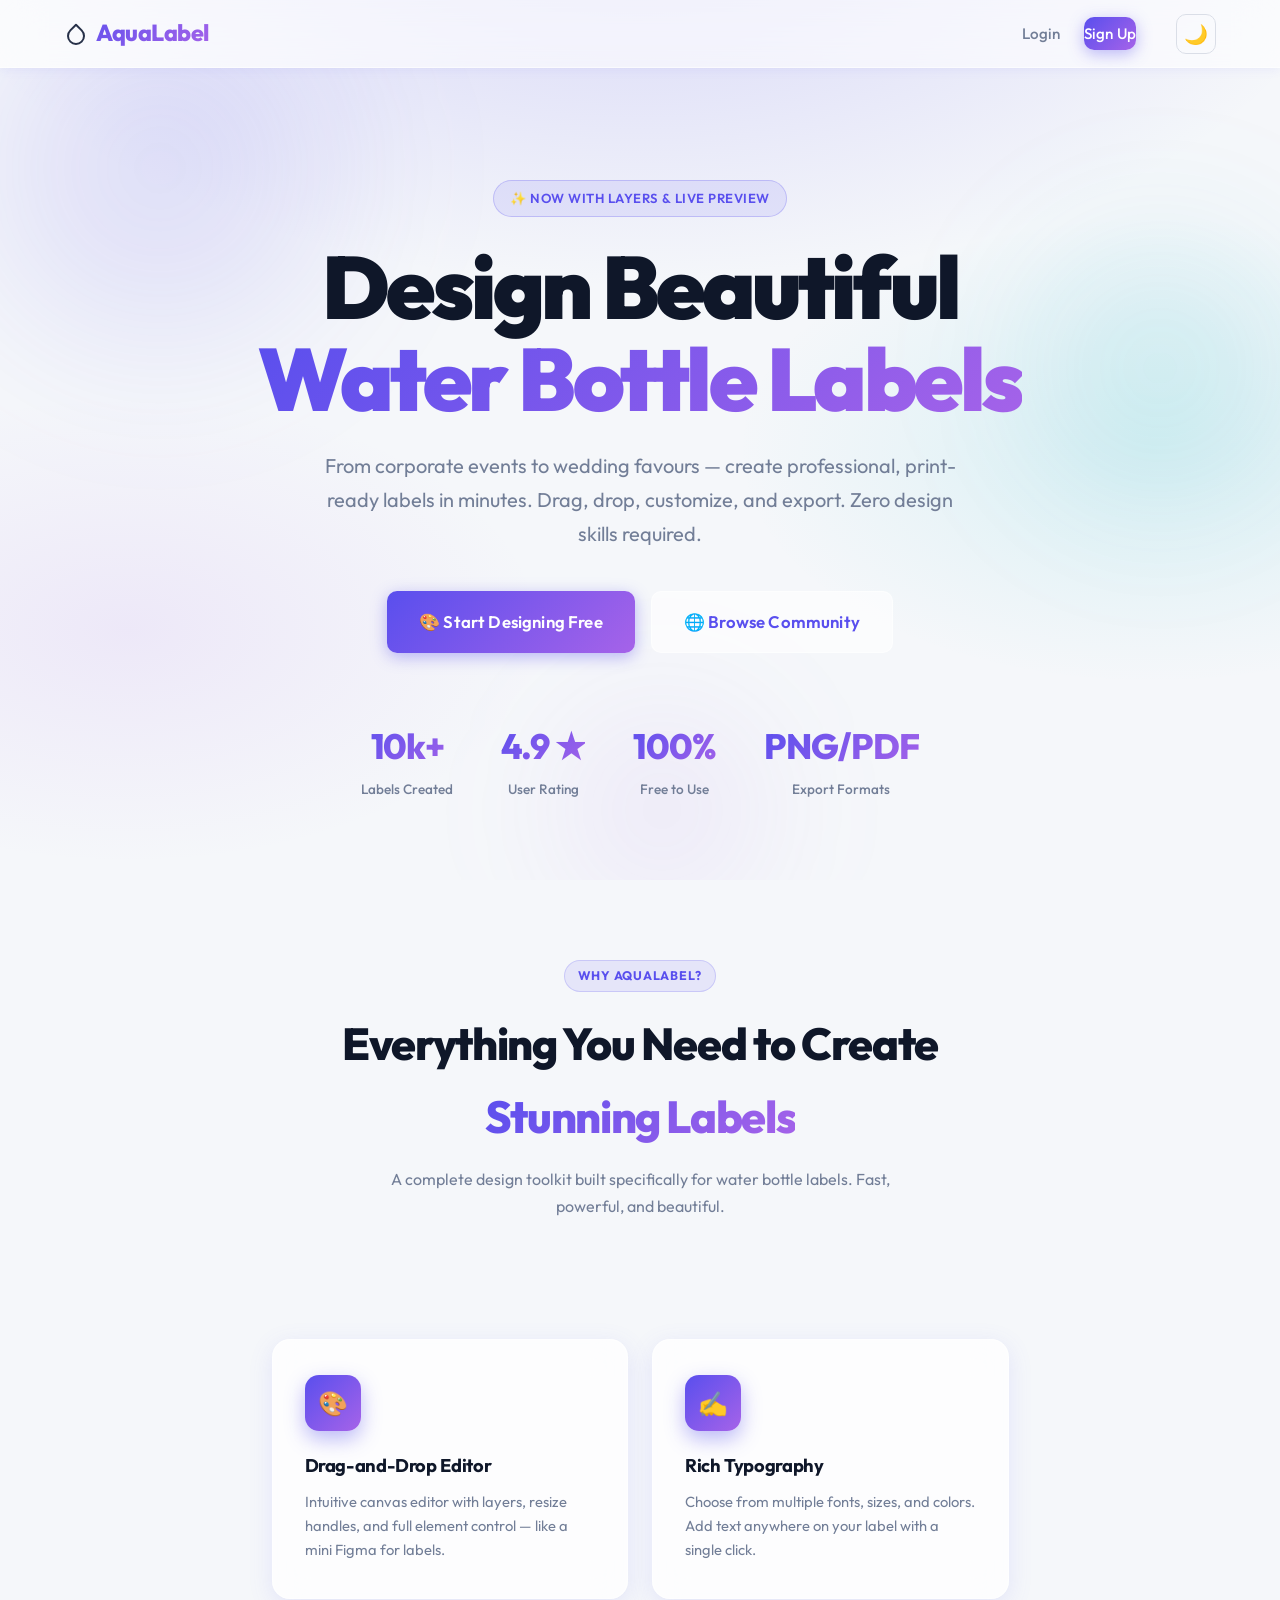
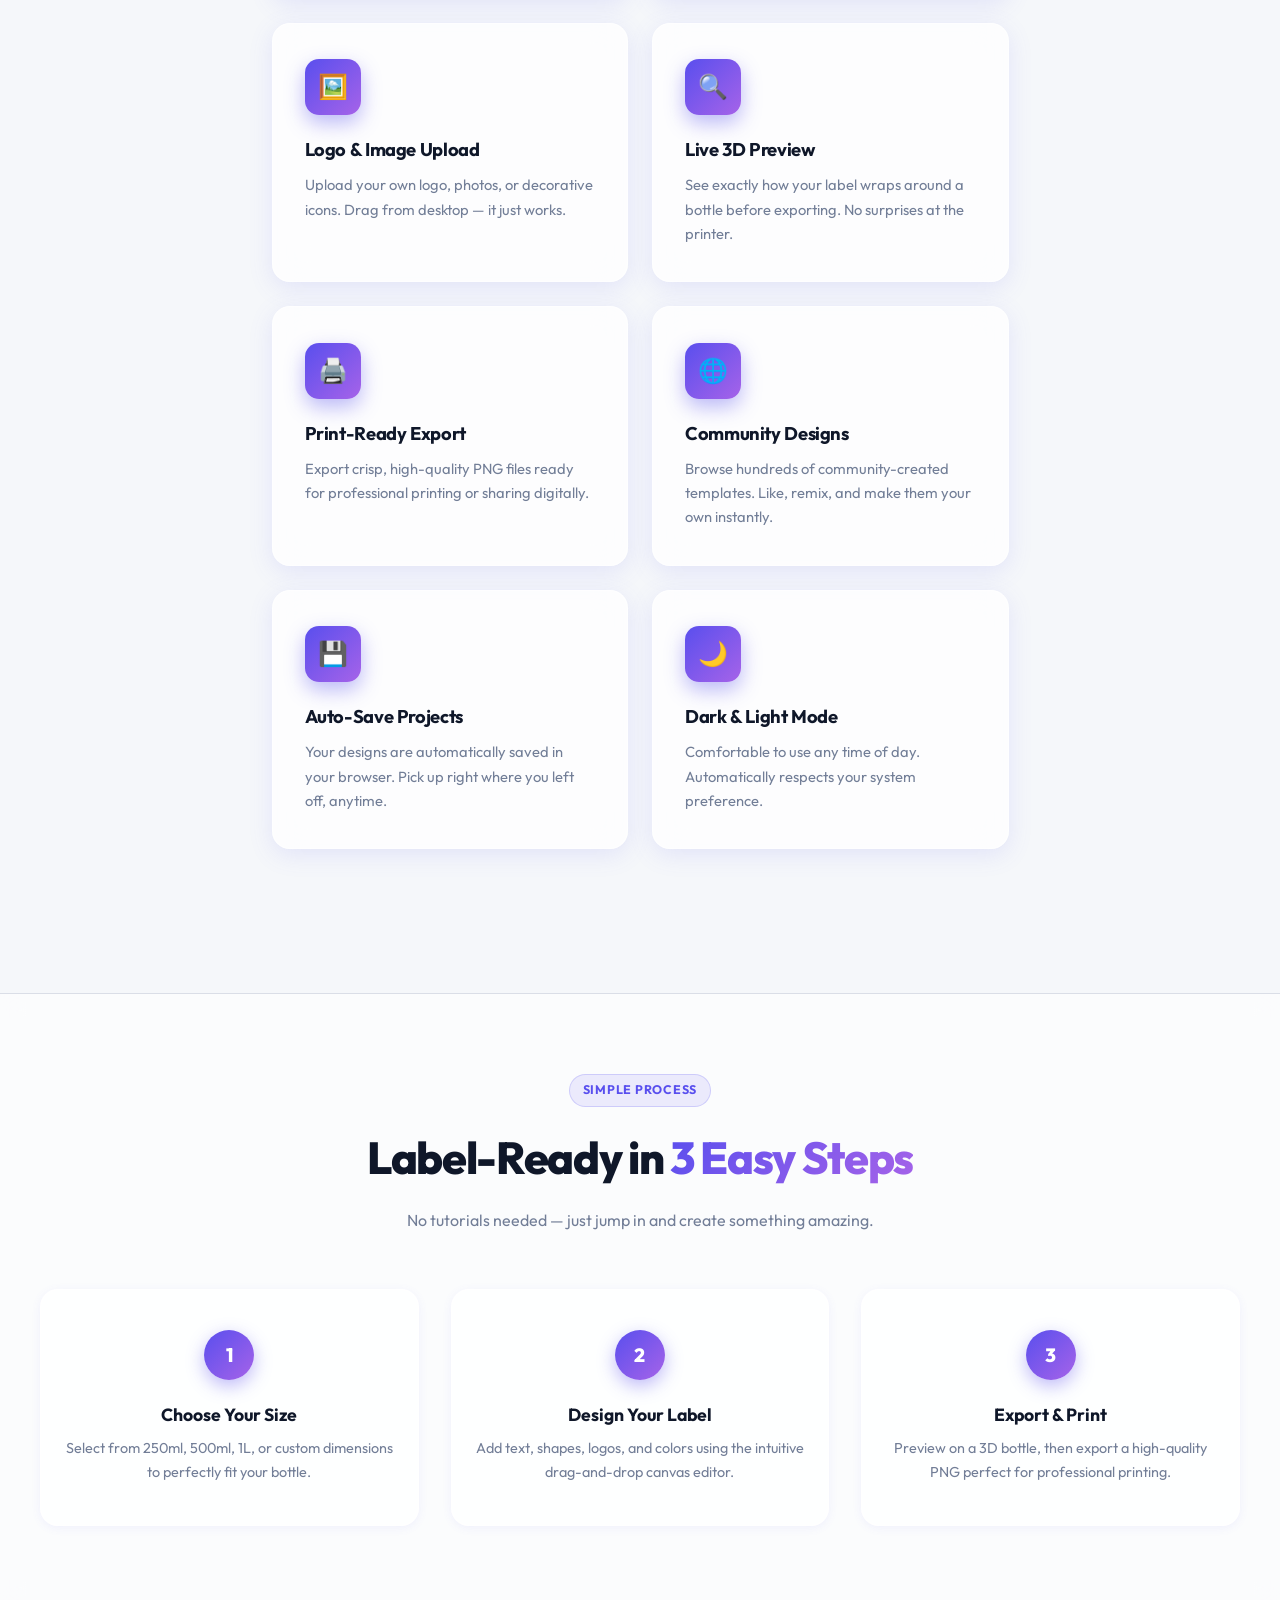
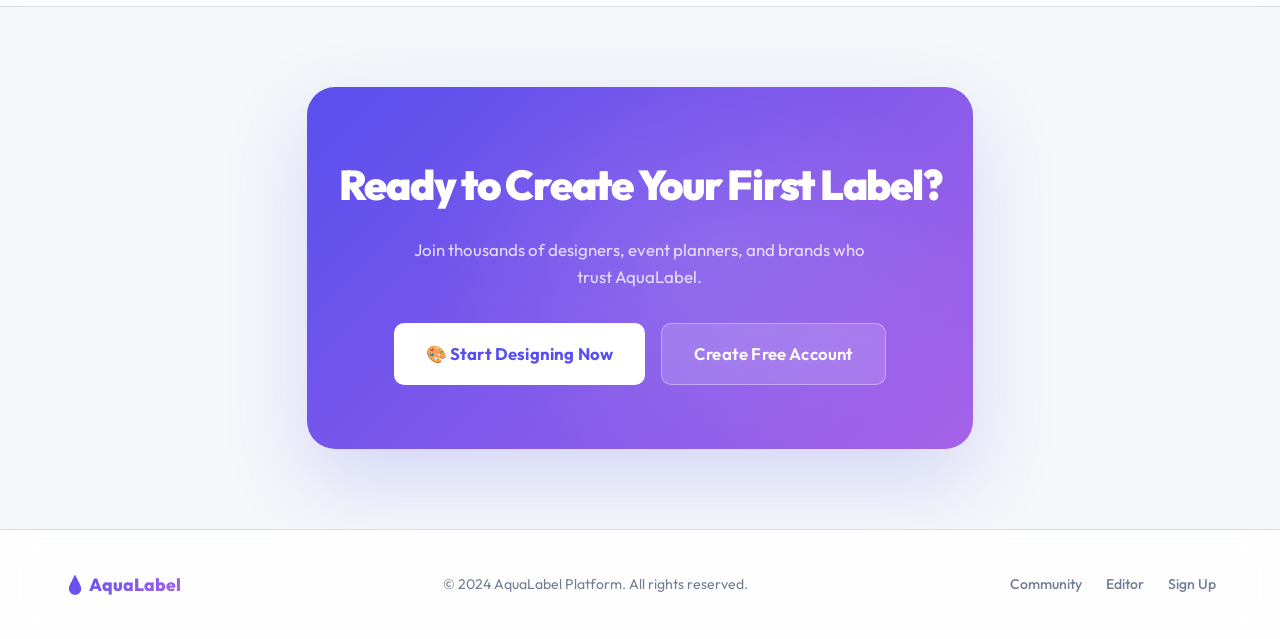
==== commit 71a83515: "commi" ====
--- a/index.html
+++ b/index.html
@@ -1,91 +1,218 @@
 <!DOCTYPE html>
 <html lang="en">
-  <head>
-    <meta charset="UTF-8" />
-    <meta name="viewport" content="width=device-width, initial-scale=1.0" />
-    <title>AquaLabel - Design Your Water Bottle Labels</title>
-    <link rel="stylesheet" href="css/style.css" />
-    <link rel="preconnect" href="https://fonts.googleapis.com" />
-    <link rel="preconnect" href="https://fonts.gstatic.com" crossorigin />
-    <link
-      href="https://fonts.googleapis.com/css2?family=Outfit:wght@300;400;500;600;700;800&display=swap"
-      rel="stylesheet"
-    />
-    <script>
-      (function () {
-        const storedTheme = localStorage.getItem("theme");
-        const prefersDark = window.matchMedia(
-          "(prefers-color-scheme: dark)"
-        ).matches;
-        if (storedTheme === "dark" || (!storedTheme && prefersDark)) {
-          document.documentElement.setAttribute("data-theme", "dark");
-        }
-      })();
-    </script>
-  </head>
-  <body>
-    <header class="hero">
-      <div class="container">
-        <h1>
-          Design Your Own<br /><span style="color: var(--primary)"
-            >Water Bottle Labels</span
-          >
-        </h1>
-        <p>
-          Create professional, custom labels for events, brands, or personal use
-          in minutes. No design skills required.
+<head>
+  <meta charset="UTF-8" />
+  <meta name="viewport" content="width=device-width, initial-scale=1.0" />
+  <title>AquaLabel — Design Beautiful Water Bottle Labels</title>
+  <meta name="description" content="AquaLabel lets you create stunning custom water bottle labels in minutes. Drag-and-drop editor, rich templates, and instant PNG export. No design skills required." />
+  <link rel="stylesheet" href="css/style.css" />
+  <link rel="preconnect" href="https://fonts.googleapis.com" />
+  <link rel="preconnect" href="https://fonts.gstatic.com" crossorigin />
+  <link href="https://fonts.googleapis.com/css2?family=Outfit:wght@300;400;500;600;700;800;900&display=swap" rel="stylesheet" />
+  <script>
+    (function () {
+      const t = localStorage.getItem("theme");
+      const d = window.matchMedia("(prefers-color-scheme: dark)").matches;
+      if (t === "dark" || (!t && d)) document.documentElement.setAttribute("data-theme", "dark");
+    })();
+  </script>
+</head>
+<body>
+  <!-- NAVBAR rendered by main.js -->
+
+  <!-- ── HERO ── -->
+  <header class="hero">
+    <div class="hero-orb hero-orb-1"></div>
+    <div class="hero-orb hero-orb-2"></div>
+    <div class="hero-orb hero-orb-3"></div>
+
+    <div class="container">
+      <div class="hero-badge">✨ Now with Layers & Live Preview</div>
+
+      <h1>
+        Design Beautiful<br />
+        <span class="highlight">Water Bottle Labels</span>
+      </h1>
+
+      <p class="hero-desc">
+        From corporate events to wedding favours — create professional,
+        print-ready labels in minutes. Drag, drop, customize, and export.
+        Zero design skills required.
+      </p>
+
+      <div class="hero-cta">
+        <a href="design.html" class="btn btn-primary btn-lg">
+          🎨 Start Designing Free
+        </a>
+        <a href="community.html" class="btn btn-outline btn-lg">
+          🌐 Browse Community
+        </a>
+      </div>
+
+      <!-- Stats -->
+      <div class="hero-stats">
+        <div class="hero-stat-item">
+          <div class="hero-stat-value">10k+</div>
+          <div class="hero-stat-label">Labels Created</div>
+        </div>
+        <div class="hero-stat-item">
+          <div class="hero-stat-value">4.9 ★</div>
+          <div class="hero-stat-label">User Rating</div>
+        </div>
+        <div class="hero-stat-item">
+          <div class="hero-stat-value">100%</div>
+          <div class="hero-stat-label">Free to Use</div>
+        </div>
+        <div class="hero-stat-item">
+          <div class="hero-stat-value">PNG/PDF</div>
+          <div class="hero-stat-label">Export Formats</div>
+        </div>
+      </div>
+    </div>
+  </header>
+
+  <!-- ── FEATURES ── -->
+  <section class="container section-pad">
+    <div class="section-header">
+      <div class="section-tag">Why AquaLabel?</div>
+      <h2>Everything You Need to Create<br /><span class="text-gradient">Stunning Labels</span></h2>
+      <p>A complete design toolkit built specifically for water bottle labels. Fast, powerful, and beautiful.</p>
+    </div>
+
+    <div class="features-grid">
+      <div class="feature-card" style="animation-delay: 0.05s;">
+        <div class="feature-icon-wrap">🎨</div>
+        <h3>Drag-and-Drop Editor</h3>
+        <p>Intuitive canvas editor with layers, resize handles, and full element control — like a mini Figma for labels.</p>
+      </div>
+      <div class="feature-card" style="animation-delay: 0.12s;">
+        <div class="feature-icon-wrap">✍️</div>
+        <h3>Rich Typography</h3>
+        <p>Choose from multiple fonts, sizes, and colors. Add text anywhere on your label with a single click.</p>
+      </div>
+      <div class="feature-card" style="animation-delay: 0.19s;">
+        <div class="feature-icon-wrap">🖼️</div>
+        <h3>Logo & Image Upload</h3>
+        <p>Upload your own logo, photos, or decorative icons. Drag from desktop — it just works.</p>
+      </div>
+      <div class="feature-card" style="animation-delay: 0.26s;">
+        <div class="feature-icon-wrap">🔍</div>
+        <h3>Live 3D Preview</h3>
+        <p>See exactly how your label wraps around a bottle before exporting. No surprises at the printer.</p>
+      </div>
+      <div class="feature-card" style="animation-delay: 0.33s;">
+        <div class="feature-icon-wrap">🖨️</div>
+        <h3>Print-Ready Export</h3>
+        <p>Export crisp, high-quality PNG files ready for professional printing or sharing digitally.</p>
+      </div>
+      <div class="feature-card" style="animation-delay: 0.40s;">
+        <div class="feature-icon-wrap">🌐</div>
+        <h3>Community Designs</h3>
+        <p>Browse hundreds of community-created templates. Like, remix, and make them your own instantly.</p>
+      </div>
+      <div class="feature-card" style="animation-delay: 0.47s;">
+        <div class="feature-icon-wrap">💾</div>
+        <h3>Auto-Save Projects</h3>
+        <p>Your designs are automatically saved in your browser. Pick up right where you left off, anytime.</p>
+      </div>
+      <div class="feature-card" style="animation-delay: 0.54s;">
+        <div class="feature-icon-wrap">🌙</div>
+        <h3>Dark & Light Mode</h3>
+        <p>Comfortable to use any time of day. Automatically respects your system preference.</p>
+      </div>
+    </div>
+  </section>
+
+  <!-- ── HOW IT WORKS ── -->
+  <section style="background: var(--glass-bg); backdrop-filter: blur(12px); border-top: 1px solid var(--border); border-bottom: 1px solid var(--border);">
+    <div class="container section-pad">
+      <div class="section-header">
+        <div class="section-tag">Simple Process</div>
+        <h2>Label-Ready in <span class="text-gradient">3 Easy Steps</span></h2>
+        <p>No tutorials needed — just jump in and create something amazing.</p>
+      </div>
+
+      <div class="steps-grid">
+        <div class="step-card" style="animation-delay: 0.05s;">
+          <div class="step-number">1</div>
+          <h3>Choose Your Size</h3>
+          <p>Select from 250ml, 500ml, 1L, or custom dimensions to perfectly fit your bottle.</p>
+        </div>
+        <div class="step-card" style="animation-delay: 0.15s;">
+          <div class="step-number">2</div>
+          <h3>Design Your Label</h3>
+          <p>Add text, shapes, logos, and colors using the intuitive drag-and-drop canvas editor.</p>
+        </div>
+        <div class="step-card" style="animation-delay: 0.25s;">
+          <div class="step-number">3</div>
+          <h3>Export & Print</h3>
+          <p>Preview on a 3D bottle, then export a high-quality PNG perfect for professional printing.</p>
+        </div>
+      </div>
+    </div>
+  </section>
+
+  <!-- ── FINAL CTA ── -->
+  <section class="container section-pad" style="text-align: center;">
+    <div style="background: var(--gradient-primary); border-radius: var(--radius-xl); padding: 4rem 2rem; position: relative; overflow: hidden; box-shadow: var(--shadow-xl);">
+      <div style="position: absolute; inset: 0; background: radial-gradient(ellipse 60% 80% at 60% 50%, rgba(255,255,255,0.1) 0%, transparent 70%); pointer-events: none;"></div>
+      <div style="position: relative; z-index: 1;">
+        <h2 style="font-size: clamp(1.6rem, 4vw, 2.6rem); font-weight: 900; color: white; letter-spacing: -0.03em; margin-bottom: 1rem;">
+          Ready to Create Your First Label?
+        </h2>
+        <p style="color: rgba(255,255,255,0.80); font-size: 1.05rem; max-width: 480px; margin: 0 auto 2rem;">
+          Join thousands of designers, event planners, and brands who trust AquaLabel.
         </p>
-        <div style="display: flex; gap: 1rem; justify-content: center">
-          <a href="design.html" class="btn btn-primary">Start Designing</a>
-          <a href="signup.html" class="btn btn-outline">Create Account</a>
-        </div>
-      </div>
-    </header>
-
-    <section class="container">
-      <div class="features-grid">
-        <div class="feature-card">
-          <div class="feature-icon">🎨</div>
-          <h3>Easy Design</h3>
-          <p>Drag and drop editor with hundreds of templates and assets.</p>
-        </div>
-        <div class="feature-card">
-          <div class="feature-icon">✨</div>
-          <h3>Customize</h3>
-          <p>Upload your logo, choose colors, and add custom text instantly.</p>
-        </div>
-        <div class="feature-card">
-          <div class="feature-icon">🖨️</div>
-          <h3>Print Ready</h3>
-          <p>
-            Export high-quality PNGs or PDFs ready for professional printing.
-          </p>
-        </div>
-        <div class="feature-card">
-          <div class="feature-icon">🌐</div>
-          <h3>Community</h3>
-          <p>Share your designs and get inspired by other creators.</p>
-        </div>
-      </div>
-    </section>
-
-    <!-- Footer -->
-    <footer
-      style="
-        background-color: white;
-        border-top: 1px solid var(--border);
-        padding: 2rem 0;
-        margin-top: auto;
-      "
-    >
-      <div
-        class="container"
-        style="text-align: center; color: var(--text-muted)"
-      >
-        <p>&copy; 2024 AquaLabel Platform. All rights reserved.</p>
-      </div>
-    </footer>
-
-    <script src="js/main.js"></script>
-  </body>
+        <div style="display: flex; gap: 1rem; justify-content: center; flex-wrap: wrap;">
+          <a href="design.html" class="btn btn-lg" style="background: white; color: var(--primary); font-weight: 700;">
+            🎨 Start Designing Now
+          </a>
+          <a href="signup.html" class="btn btn-lg" style="background: rgba(255,255,255,0.15); color: white; border: 1.5px solid rgba(255,255,255,0.35); backdrop-filter: blur(8px);">
+            Create Free Account
+          </a>
+        </div>
+      </div>
+    </div>
+  </section>
+
+  <!-- FOOTER -->
+  <footer>
+    <div class="container">
+      <div class="footer-content">
+        <span class="footer-logo">💧 AquaLabel</span>
+        <p>© 2024 AquaLabel Platform. All rights reserved.</p>
+        <div class="footer-links">
+          <a href="community.html">Community</a>
+          <a href="design.html">Editor</a>
+          <a href="signup.html">Sign Up</a>
+        </div>
+      </div>
+    </div>
+  </footer>
+
+  <script src="js/main.js"></script>
+
+  <!-- Scroll-reveal animation for cards -->
+  <script>
+    const observer = new IntersectionObserver(
+      (entries) => {
+        entries.forEach((entry, i) => {
+          if (entry.isIntersecting) {
+            entry.target.style.opacity = '1';
+            entry.target.style.transform = 'translateY(0)';
+            observer.unobserve(entry.target);
+          }
+        });
+      },
+      { threshold: 0.1, rootMargin: '0px 0px -40px 0px' }
+    );
+
+    document.querySelectorAll('.feature-card, .step-card').forEach((el, i) => {
+      el.style.opacity = '0';
+      el.style.transform = 'translateY(32px)';
+      el.style.transition = `opacity 0.6s ease ${i * 0.07}s, transform 0.6s ease ${i * 0.07}s`;
+      observer.observe(el);
+    });
+  </script>
+</body>
 </html>
--- a/css/style.css
+++ b/css/style.css
@@ -1,199 +1,339 @@
+/* =====================================================
+   AquaLabel — Premium Design System
+   Modern Oasis Aesthetic: Indigo · Teal · Midnight
+   ===================================================== */
+
+@import url('https://fonts.googleapis.com/css2?family=Outfit:wght@300;400;500;600;700;800;900&family=DM+Sans:ital,opsz,wght@0,9..40,300;0,9..40,400;0,9..40,500;1,9..40,300&display=swap');
+
+/* ─── CSS Custom Properties ─── */
 :root {
-  /* Default Light Theme (Bottle app is light by default, StudySphere reference has Dark default but defined Light variables too) */
-  --bg-dark: #f0f4f8; /* Keeping variable name from reference for mapping */
-  --bg-body: #f0f4f8; 
-  --bg-gradient: linear-gradient(135deg, #ffffff 0%, #e8eef5 100%);
-  --bg-card: rgba(255, 255, 255, 0.9);
-  --bg-card-hover: rgba(255, 255, 255, 1);
-  --glass-border: rgba(99, 102, 241, 0.15);
-  --glass-shadow: rgba(99, 102, 241, 0.1);
-
-  --primary: #6366f1; /* Indigo */
-  --primary-glow: rgba(99, 102, 241, 0.5);
-  --secondary: #a855f7; /* Purple */
-  --accent: #06b6d4; /* Cyan */
-  --accent-2: #ec4899; /* Pink */
-  
-  --text-main: #1e293b;
-  --text-muted: #64748b;
-  --text-heading: #0f172a;
-  
-  --border: #e2e8f0;
-
-  --radius: 20px; /* --radius-lg from reference */
+  /* Palette */
+  --hue-primary: 244;
+  --hue-accent:  185;
+
+  --primary:        hsl(244, 82%, 62%);
+  --primary-dark:   hsl(244, 82%, 50%);
+  --primary-light:  hsl(244, 90%, 72%);
+  --primary-glow:   hsla(244, 82%, 62%, 0.40);
+  --primary-subtle: hsla(244, 82%, 62%, 0.10);
+
+  --secondary:      hsl(270, 75%, 65%);
+  --accent:         hsl(185, 75%, 45%);
+  --accent-soft:    hsla(185, 75%, 45%, 0.15);
+  --accent-2:       hsl(330, 80%, 65%);
+
+  --success:  hsl(152, 68%, 46%);
+  --warning:  hsl(38,  92%, 55%);
+  --danger:   hsl(0,   72%, 58%);
+
+  /* Backgrounds */
+  --bg-body:    hsl(220, 30%, 97%);
+  --bg-page:    hsl(223, 27%, 95%);
+  --bg-card:    rgba(255, 255, 255, 0.75);
+  --bg-card-hover: rgba(255, 255, 255, 0.92);
+  --bg-surface: rgba(255, 255, 255, 0.88);
+
+  /* Glass */
+  --glass-bg:     rgba(255, 255, 255, 0.60);
+  --glass-border: rgba(255, 255, 255, 0.55);
+  --glass-shadow: 0 8px 32px rgba(99, 102, 241, 0.10);
+
+  /* Text */
+  --text-heading: hsl(222, 47%, 11%);
+  --text-main:    hsl(222, 30%, 22%);
+  --text-muted:   hsl(220, 15%, 52%);
+  --text-faint:   hsl(220, 12%, 70%);
+
+  /* Border */
+  --border:       hsl(220, 20%, 88%);
+  --border-focus: var(--primary);
+
+  /* Gradients */
+  --gradient-primary: linear-gradient(135deg, var(--primary) 0%, var(--secondary) 100%);
+  --gradient-accent:  linear-gradient(135deg, var(--accent) 0%, var(--primary) 100%);
+  --gradient-hero:    radial-gradient(ellipse 80% 60% at 50% -10%,
+                        hsla(244, 82%, 62%, 0.20) 0%,
+                        transparent 70%),
+                      radial-gradient(ellipse 50% 40% at 90% 50%,
+                        hsla(185, 75%, 45%, 0.12) 0%,
+                        transparent 65%),
+                      radial-gradient(ellipse 50% 40% at 10% 70%,
+                        hsla(270, 75%, 65%, 0.10) 0%,
+                        transparent 65%);
+
+  /* Radii */
+  --radius:    18px;
   --radius-sm: 10px;
-
-  --shadow-sm: 0 2px 8px rgba(99, 102, 241, 0.08);
-  --shadow-md: 0 4px 16px rgba(99, 102, 241, 0.12);
-  --shadow-lg: 0 8px 32px rgba(99, 102, 241, 0.15);
-
-  --font-main: 'Outfit', sans-serif;
-  --transition: all 0.3s ease;
-  
-  --gradient-primary: linear-gradient(135deg, #6366f1, #a855f7);
-}
-
+  --radius-xs:  6px;
+  --radius-xl: 28px;
+
+  /* Shadows */
+  --shadow-xs: 0 1px 4px rgba(0,0,0,0.06);
+  --shadow-sm: 0 2px 10px rgba(99, 102, 241, 0.08);
+  --shadow-md: 0 6px 24px rgba(99, 102, 241, 0.13);
+  --shadow-lg: 0 16px 48px rgba(99, 102, 241, 0.18);
+  --shadow-xl: 0 32px 80px rgba(99, 102, 241, 0.22);
+
+  /* Motion */
+  --transition:  all 0.28s cubic-bezier(0.4, 0, 0.2, 1);
+  --spring:      all 0.4s cubic-bezier(0.34, 1.56, 0.64, 1);
+
+  /* Typography */
+  --font-main:    'Outfit', 'DM Sans', sans-serif;
+  --font-display: 'Outfit', sans-serif;
+}
+
+/* ─── Dark Theme ─── */
 [data-theme="dark"] {
-  --bg-body: #0a0e17;
-  --bg-gradient: linear-gradient(135deg, #0a0e17 0%, #1a1f35 100%);
-  --bg-card: rgba(30, 32, 45, 0.7);
-  --bg-card-hover: rgba(40, 42, 55, 0.9);
-  --glass-border: rgba(255, 255, 255, 0.1);
-  --glass-shadow: rgba(0, 0, 0, 0.3);
-
-  --text-main: #f8fafc;
-  --text-muted: #94a3b8;
-  --text-heading: #ffffff;
-  
-  --border: #1e293b;
-  
-  --shadow-sm: 0 2px 8px rgba(0, 0, 0, 0.1);
-  --shadow-md: 0 4px 16px rgba(0, 0, 0, 0.2);
-  --shadow-lg: 0 8px 32px rgba(0, 0, 0, 0.3);
-}
-
+  --bg-body:       hsl(220, 28%, 7%);
+  --bg-page:       hsl(220, 26%, 10%);
+  --bg-card:       rgba(30, 34, 54, 0.72);
+  --bg-card-hover: rgba(38, 42, 65, 0.90);
+  --bg-surface:    rgba(28, 32, 50, 0.88);
+  --glass-bg:      rgba(22, 26, 44, 0.65);
+  --glass-border:  rgba(255, 255, 255, 0.08);
+  --glass-shadow:  0 8px 32px rgba(0, 0, 0, 0.40);
+
+  --text-heading: hsl(222, 30%, 97%);
+  --text-main:    hsl(220, 20%, 82%);
+  --text-muted:   hsl(220, 14%, 52%);
+  --text-faint:   hsl(220, 12%, 38%);
+
+  --border:       hsl(220, 20%, 18%);
+
+  --shadow-xs: 0 1px 4px rgba(0,0,0,0.20);
+  --shadow-sm: 0 2px 10px rgba(0,0,0,0.25);
+  --shadow-md: 0 6px 24px rgba(0,0,0,0.35);
+  --shadow-lg: 0 16px 48px rgba(0,0,0,0.45);
+  --shadow-xl: 0 32px 80px rgba(0,0,0,0.55);
+
+  --gradient-hero: radial-gradient(ellipse 80% 60% at 50% -10%,
+                      hsla(244, 82%, 62%, 0.25) 0%,
+                      transparent 70%),
+                   radial-gradient(ellipse 50% 40% at 90% 50%,
+                      hsla(185, 75%, 45%, 0.15) 0%,
+                      transparent 65%),
+                   radial-gradient(ellipse 50% 40% at 10% 70%,
+                      hsla(270, 75%, 65%, 0.12) 0%,
+                      transparent 65%);
+}
+
+/* ─── Compatibility mappings ─── */
+:root {
+  --bg-dark:      var(--bg-body);
+  --bg-gradient:  var(--bg-body);
+  --primary-hover: var(--primary-dark);
+  --radius-lg:    var(--radius);
+}
+
+/* ═══════════════════════════════════════════════════
+   ANIMATIONS
+   ═══════════════════════════════════════════════════ */
+@keyframes fadeUp {
+  from { opacity: 0; transform: translateY(24px); }
+  to   { opacity: 1; transform: translateY(0); }
+}
 @keyframes fadeIn {
-  from {
-    opacity: 0;
-    transform: translateY(10px);
-  }
-  to {
-    opacity: 1;
-    transform: translateY(0);
-  }
-}
-
+  from { opacity: 0; transform: translateY(10px); }
+  to   { opacity: 1; transform: translateY(0); }
+}
 @keyframes slideIn {
-  from {
-    transform: translateX(100%);
-    opacity: 0;
-  }
-  to {
-    transform: translateX(0);
-    opacity: 1;
-  }
-}
-
-.fade-in {
-  animation: fadeIn 0.5s ease-out forwards;
-}
-
-* {
+  from { transform: translateX(100%); opacity: 0; }
+  to   { transform: translateX(0); opacity: 1; }
+}
+@keyframes scaleIn {
+  from { opacity: 0; transform: scale(0.92); }
+  to   { opacity: 1; transform: scale(1); }
+}
+@keyframes shimmer {
+  0%   { transform: translateX(-100%); }
+  100% { transform: translateX(100%); }
+}
+@keyframes float {
+  0%, 100% { transform: translateY(0px) rotate(0deg); }
+  33%       { transform: translateY(-12px) rotate(1deg); }
+  66%       { transform: translateY(-6px) rotate(-1deg); }
+}
+@keyframes pulse-ring {
+  0%   { transform: scale(0.8); opacity: 1; }
+  100% { transform: scale(2); opacity: 0; }
+}
+@keyframes gradientShift {
+  0%, 100% { background-position: 0% 50%; }
+  50%       { background-position: 100% 50%; }
+}
+@keyframes orbFloat {
+  0%   { transform: translate(0, 0) scale(1); }
+  33%  { transform: translate(30px, -20px) scale(1.05); }
+  66%  { transform: translate(-20px, 10px) scale(0.95); }
+  100% { transform: translate(0, 0) scale(1); }
+}
+
+.fade-up  { animation: fadeUp  0.6s ease-out forwards; }
+.fade-in  { animation: fadeIn  0.5s ease-out forwards; }
+.scale-in { animation: scaleIn 0.4s ease-out forwards; }
+
+/* ═══════════════════════════════════════════════════
+   RESET & BASE
+   ═══════════════════════════════════════════════════ */
+*, *::before, *::after {
   box-sizing: border-box;
   margin: 0;
   padding: 0;
 }
 
+html { scroll-behavior: smooth; }
+
 body {
   font-family: var(--font-main);
-  background: var(--bg-gradient);
+  background-color: var(--bg-body);
+  background-image: var(--gradient-hero);
+  background-attachment: fixed;
   color: var(--text-main);
-  line-height: 1.6;
+  line-height: 1.65;
   min-height: 100vh;
   display: flex;
   flex-direction: column;
-  transition: background 0.4s ease, color 0.3s ease;
-}
-
-[data-theme="dark"] body {
-  background: var(--bg-gradient);
-}
-/* Mapping old variables to new ones for compatibility */
-:root {
-    --bg-surface: var(--bg-card); /* Map bg-surface to new card bg */
-    --glass-bg: var(--bg-card);
-    --primary-hover: var(--secondary); /* Gradient end for simple hover */
-}
-
-a {
-  text-decoration: none;
-  color: inherit;
-}
+  transition: background-color 0.4s ease, color 0.3s ease;
+  -webkit-font-smoothing: antialiased;
+}
+
+a { text-decoration: none; color: inherit; }
+ul { list-style: none; }
+img { max-width: 100%; display: block; }
+button { font-family: var(--font-main); cursor: pointer; }
 
 /* Custom Cursors */
-.cursor-nwse {
-  cursor: nwse-resize;
-}
-.cursor-nesw {
-  cursor: nesw-resize;
-}
-.cursor-move {
-  cursor: move;
-}
-
-ul {
-  list-style: none;
-}
-
-img {
-  max-width: 100%;
-  display: block;
-}
-
-/* Utilities */
+.cursor-nwse { cursor: nwse-resize; }
+.cursor-nesw { cursor: nesw-resize; }
+.cursor-move  { cursor: move; }
+
+/* ═══════════════════════════════════════════════════
+   UTILITIES
+   ═══════════════════════════════════════════════════ */
 .container {
   max-width: 1200px;
   margin: 0 auto;
   padding: 0 1.5rem;
 }
-
-/* Buttons */
+.text-gradient {
+  background: var(--gradient-primary);
+  background-clip: text;
+  -webkit-background-clip: text;
+  -webkit-text-fill-color: transparent;
+}
+.section-pad { padding: 5rem 0; }
+
+/* ═══════════════════════════════════════════════════
+   BUTTONS
+   ═══════════════════════════════════════════════════ */
 .btn {
   padding: 0.75rem 1.5rem;
   border-radius: var(--radius-sm);
-  font-weight: 500;
-  transition: all 0.3s ease;
+  font-weight: 600;
+  font-size: 0.95rem;
+  letter-spacing: 0.01em;
+  transition: var(--transition);
   position: relative;
   overflow: hidden;
   border: none;
-  font-size: 1rem;
   display: inline-flex;
   align-items: center;
   justify-content: center;
-}
+  gap: 0.4rem;
+  cursor: pointer;
+  white-space: nowrap;
+}
+
+.btn::after {
+  content: '';
+  position: absolute;
+  inset: 0;
+  background: rgba(255,255,255,0);
+  transition: background 0.2s ease;
+}
+.btn:hover::after { background: rgba(255,255,255,0.08); }
+.btn:active { transform: scale(0.97); }
 
 .btn-primary {
-  background: var(--gradient-primary); /* Uses Indigo-Purple gradient */
+  background: var(--gradient-primary);
   color: white;
-  box-shadow: 0 4px 15px var(--primary-glow);
-}
-
+  box-shadow: 0 4px 16px var(--primary-glow);
+}
 .btn-primary:hover {
-  transform: translateY(-3px);
-  box-shadow: 0 8px 25px var(--primary-glow);
+  transform: translateY(-2px);
+  box-shadow: 0 8px 28px var(--primary-glow);
 }
 
 .btn-outline {
-  background: rgba(255, 255, 255, 0.1);
+  background: var(--glass-bg);
   color: var(--primary);
-  border: 1px solid var(--glass-border);
-}
-
+  border: 1.5px solid var(--glass-border);
+  backdrop-filter: blur(8px);
+  -webkit-backdrop-filter: blur(8px);
+}
 .btn-outline:hover {
-  background: rgba(255, 255, 255, 0.2);
+  background: var(--primary-subtle);
   border-color: var(--primary);
+  transform: translateY(-2px);
+}
+
+[data-theme="dark"] .btn-outline {
+  color: var(--primary-light);
+  border-color: rgba(255,255,255,0.15);
+}
+[data-theme="dark"] .btn-outline:hover {
+  border-color: var(--primary-light);
+}
+
+.btn-ghost {
+  background: transparent;
+  color: var(--text-muted);
+  border: 1px solid var(--border);
+}
+.btn-ghost:hover {
+  background: var(--primary-subtle);
   color: var(--primary);
+  border-color: var(--primary);
 }
 
 .btn-danger {
-  background: #ef4444;
+  background: linear-gradient(135deg, var(--danger), hsl(0, 72%, 48%));
   color: white;
 }
-.btn-danger:hover {
-  background-color: #dc2626;
-}
-
-/* Navbar */
+.btn-danger:hover { transform: translateY(-2px); }
+
+.btn-success {
+  background: linear-gradient(135deg, var(--success), hsl(152, 68%, 38%));
+  color: white;
+}
+.btn-success:hover { transform: translateY(-2px); }
+
+.btn-sm {
+  padding: 0.45rem 0.9rem;
+  font-size: 0.82rem;
+  border-radius: var(--radius-xs);
+}
+.btn-lg {
+  padding: 1rem 2rem;
+  font-size: 1.05rem;
+  border-radius: var(--radius-sm);
+}
+
+/* ═══════════════════════════════════════════════════
+   NAVBAR
+   ═══════════════════════════════════════════════════ */
 .navbar {
   background: var(--glass-bg);
-  backdrop-filter: blur(12px);
-  -webkit-backdrop-filter: blur(12px);
+  backdrop-filter: blur(20px);
+  -webkit-backdrop-filter: blur(20px);
   border-bottom: 1px solid var(--glass-border);
-  padding: 1rem 0;
+  padding: 0.85rem 0;
   position: sticky;
   top: 0;
-  z-index: 100;
+  z-index: 200;
   box-shadow: var(--shadow-sm);
+  transition: var(--transition);
 }
 
 .nav-container {
@@ -203,7 +343,7 @@
 }
 
 .logo {
-  font-size: 1.5rem;
+  font-size: 1.45rem;
   font-weight: 800;
   background: var(--gradient-primary);
   background-clip: text;
@@ -212,46 +352,45 @@
   display: flex;
   align-items: center;
   gap: 0.5rem;
-}
-
-
+  letter-spacing: -0.02em;
+}
+.logo svg { flex-shrink: 0; }
 
 .nav-links {
   display: flex;
-  gap: 2rem;
+  align-items: center;
+  gap: 1.5rem;
 }
 
 .nav-links a {
   font-weight: 500;
+  font-size: 0.95rem;
   color: var(--text-muted);
   transition: var(--transition);
   position: relative;
-}
-
-.nav-links a:hover,
-.nav-links a.active {
-  color: var(--primary);
-}
-
+  padding: 0.25rem 0;
+}
 .nav-links a::after {
   content: '';
   position: absolute;
   width: 0;
   height: 2px;
-  bottom: -4px;
+  bottom: -2px;
   left: 0;
   background: var(--gradient-primary);
+  border-radius: 2px;
   transition: width 0.3s ease;
 }
-
+.nav-links a:hover,
+.nav-links a.active { color: var(--primary); }
 .nav-links a:hover::after,
-.nav-links a.active::after {
-  width: 100%;
-}
-
-/* Auth Pages */
+.nav-links a.active::after { width: 100%; }
+
+/* ═══════════════════════════════════════════════════
+   AUTH PAGES
+   ═══════════════════════════════════════════════════ */
 .auth-container {
-  min-height: calc(100vh - 80px); /* Approx nav height */
+  min-height: calc(100vh - 70px);
   display: flex;
   align-items: center;
   justify-content: center;
@@ -259,55 +398,77 @@
 }
 
 .auth-card {
-  background: var(--glass-bg);
-  backdrop-filter: blur(16px);
-  -webkit-backdrop-filter: blur(16px);
+  background: var(--bg-card);
+  backdrop-filter: blur(24px);
+  -webkit-backdrop-filter: blur(24px);
   border: 1px solid var(--glass-border);
-  padding: 3rem;
-  border-radius: 1.5rem;
-  box-shadow: var(--shadow-lg);
+  padding: 3rem 2.5rem;
+  border-radius: var(--radius-xl);
+  box-shadow: var(--shadow-xl);
   width: 100%;
-  max-width: 420px;
+  max-width: 440px;
   text-align: center;
-  animation: fadeIn 0.5s ease-out;
+  animation: scaleIn 0.5s cubic-bezier(0.34, 1.56, 0.64, 1);
+  position: relative;
+  overflow: hidden;
+}
+.auth-card::before {
+  content: '';
+  position: absolute;
+  top: 0; left: 0; right: 0;
+  height: 3px;
+  background: var(--gradient-primary);
 }
 
 .auth-card h2 {
+  color: var(--text-heading);
+  font-weight: 800;
+  font-size: 2rem;
   margin-bottom: 0.5rem;
-  color: var(--text-main);
-  font-weight: 800;
-  font-size: 1.8rem;
+  letter-spacing: -0.03em;
+}
+.auth-card .auth-subtitle {
+  color: var(--text-muted);
+  font-size: 0.95rem;
+  margin-bottom: 2rem;
 }
 
 .form-group {
-  margin-bottom: 1.5rem;
+  margin-bottom: 1.25rem;
   text-align: left;
 }
-
 .form-group label {
   display: block;
-  margin-bottom: 0.5rem;
+  margin-bottom: 0.4rem;
   font-weight: 600;
-  font-size: 0.9rem;
+  font-size: 0.88rem;
   color: var(--text-main);
 }
-
-.form-group input {
+.form-group input,
+.form-group select,
+.form-group textarea {
   width: 100%;
   padding: 0.875rem 1rem;
-  border: 2px solid var(--border);
-  border-radius: var(--radius);
-  font-size: 1rem;
-  background: rgba(255, 255, 255, 0.5);
+  border: 1.5px solid var(--border);
+  border-radius: var(--radius-sm);
+  font-size: 0.95rem;
+  font-family: var(--font-main);
+  background: var(--bg-surface);
   transition: var(--transition);
   color: var(--text-main);
-}
-
-.form-group input:focus {
   outline: none;
+}
+.form-group input:focus,
+.form-group select:focus {
   border-color: var(--primary);
-  background: var(--bg-surface);
-  box-shadow: 0 0 0 4px rgba(59, 130, 246, 0.15);
+  background: var(--bg-card-hover);
+  box-shadow: 0 0 0 3px var(--primary-subtle);
+}
+[data-theme="dark"] .form-group input,
+[data-theme="dark"] .form-group select {
+  background: rgba(30, 34, 54, 0.6);
+  border-color: var(--border);
+  color: var(--text-main);
 }
 
 .auth-footer {
@@ -315,521 +476,1002 @@
   font-size: 0.9rem;
   color: var(--text-muted);
 }
-
-.auth-footer a {
-  color: var(--primary);
-  font-weight: 600;
-}
-
-/* Landing Page */
-/* Landing Page */
+.auth-footer a { color: var(--primary); font-weight: 600; }
+.auth-footer a:hover { text-decoration: underline; }
+
+/* ═══════════════════════════════════════════════════
+   HERO — LANDING PAGE
+   ═══════════════════════════════════════════════════ */
 .hero {
-  text-align: center;
-  padding: 8rem 0;
-  background-color: transparent;
+  padding: 7rem 0 5rem;
   position: relative;
   overflow: hidden;
-  display: flex; /* Centering */
-  align-items: center;
+  text-align: center;
+}
+
+/* Decorative Orbs */
+.hero-orb {
+  position: absolute;
+  border-radius: 50%;
+  filter: blur(60px);
+  pointer-events: none;
+  z-index: 0;
+}
+.hero-orb-1 {
+  width: 520px; height: 520px;
+  background: radial-gradient(circle, hsla(244,82%,62%,0.18) 0%, transparent 70%);
+  top: -160px; left: -100px;
+  animation: orbFloat 14s ease-in-out infinite;
+}
+.hero-orb-2 {
+  width: 400px; height: 400px;
+  background: radial-gradient(circle, hsla(185,75%,45%,0.14) 0%, transparent 70%);
+  top: 100px; right: -80px;
+  animation: orbFloat 18s ease-in-out infinite reverse;
+}
+.hero-orb-3 {
+  width: 300px; height: 300px;
+  background: radial-gradient(circle, hsla(270,75%,65%,0.12) 0%, transparent 70%);
+  bottom: -80px; left: 40%;
+  animation: orbFloat 22s ease-in-out infinite 3s;
+}
+
+.hero .container { position: relative; z-index: 1; }
+
+.hero-badge {
+  display: inline-flex;
+  align-items: center;
+  gap: 0.4rem;
+  background: var(--primary-subtle);
+  border: 1px solid hsla(244, 82%, 62%, 0.25);
+  color: var(--primary);
+  padding: 0.4rem 1rem;
+  border-radius: 100px;
+  font-size: 0.82rem;
+  font-weight: 600;
+  letter-spacing: 0.04em;
+  text-transform: uppercase;
+  margin-bottom: 1.5rem;
+  animation: fadeUp 0.6s ease-out;
+}
+
+.hero h1 {
+  font-size: clamp(2.4rem, 7vw, 5.5rem);
+  font-weight: 900;
+  line-height: 1.05;
+  letter-spacing: -0.04em;
+  color: var(--text-heading);
+  margin-bottom: 1.5rem;
+  animation: fadeUp 0.7s 0.1s ease-out both;
+}
+.hero h1 .highlight {
+  background: var(--gradient-primary);
+  background-clip: text;
+  -webkit-background-clip: text;
+  -webkit-text-fill-color: transparent;
+}
+
+.hero-desc {
+  font-size: clamp(1rem, 2.5vw, 1.25rem);
+  color: var(--text-muted);
+  max-width: 640px;
+  margin: 0 auto 2.5rem;
+  line-height: 1.7;
+  animation: fadeUp 0.7s 0.2s ease-out both;
+}
+
+.hero-cta {
+  display: flex;
+  gap: 1rem;
   justify-content: center;
-}
-
-.hero::before {
-  content: "";
+  flex-wrap: wrap;
+  animation: fadeUp 0.7s 0.3s ease-out both;
+  margin-bottom: 4rem;
+}
+
+.hero-visual {
+  max-width: 760px;
+  margin: 0 auto;
+  animation: fadeUp 0.8s 0.4s ease-out both;
+  position: relative;
+}
+.hero-visual img {
+  width: 100%;
+  border-radius: var(--radius-xl);
+  box-shadow: var(--shadow-xl);
+  border: 1px solid var(--glass-border);
+}
+.hero-visual-shine {
   position: absolute;
-  top: -50%;
-  left: -50%;
-  width: 200%;
-  height: 200%;
-  background: radial-gradient(circle at 50% 50%, rgba(37, 99, 235, 0.08), transparent 60%),
-    radial-gradient(circle at 10% 20%, rgba(59, 130, 246, 0.08), transparent 40%),
-    radial-gradient(circle at 90% 80%, rgba(139, 92, 246, 0.08), transparent 40%);
-  z-index: 0;
+  inset: 0;
+  border-radius: var(--radius-xl);
+  background: linear-gradient(135deg, rgba(255,255,255,0.08) 0%, transparent 60%);
   pointer-events: none;
-  animation: rotateGradient 20s linear infinite;
-}
-
-@keyframes rotateGradient {
-  0% { transform: rotate(0deg); }
-  100% { transform: rotate(360deg); }
-}
-
-.hero .container {
-  position: relative;
-  z-index: 1;
-}
-
-.hero h1 {
-  font-size: 5rem;
+}
+
+/* Stats strip */
+.hero-stats {
+  display: flex;
+  justify-content: center;
+  gap: 3rem;
+  flex-wrap: wrap;
+  margin-top: 4rem;
+  animation: fadeUp 0.8s 0.5s ease-out both;
+}
+.hero-stat-item { text-align: center; }
+.hero-stat-value {
+  font-size: 2.2rem;
   font-weight: 800;
-  margin-bottom: 2rem;
-  line-height: 1.1;
+  background: var(--gradient-primary);
+  background-clip: text;
+  -webkit-background-clip: text;
+  -webkit-text-fill-color: transparent;
   letter-spacing: -0.03em;
-  background: linear-gradient(135deg, var(--text-main) 0%, rgba(v-bind(text-main), 0.7) 100%); /* Simulating a subtle fade if possible, but pure text-main is fine for now, let's use a subtle variation */
-  /* Re-doing solid color since v-bind isn't real CSS. */
-  color: var(--text-main);
-  text-shadow: 0 20px 40px rgba(0,0,0,0.1); 
-}
-
-[data-theme="dark"] .hero h1 {
-    text-shadow: 0 20px 40px rgba(0,0,0,0.5);
-}
-
-.hero p {
-  font-size: 1.5rem;
+}
+.hero-stat-label {
+  font-size: 0.85rem;
   color: var(--text-muted);
-  max-width: 700px;
-  margin: 0 auto 3rem;
-  font-weight: 400;
-  line-height: 1.6;
-}
-
+  font-weight: 500;
+  margin-top: 0.15rem;
+}
+
+/* ═══════════════════════════════════════════════════
+   SECTION HEADER
+   ═══════════════════════════════════════════════════ */
+.section-header {
+  text-align: center;
+  margin-bottom: 3.5rem;
+}
+.section-tag {
+  display: inline-block;
+  background: var(--primary-subtle);
+  color: var(--primary);
+  border: 1px solid hsla(244, 82%, 62%, 0.2);
+  padding: 0.3rem 0.8rem;
+  border-radius: 100px;
+  font-size: 0.78rem;
+  font-weight: 700;
+  text-transform: uppercase;
+  letter-spacing: 0.06em;
+  margin-bottom: 0.9rem;
+}
+.section-header h2 {
+  font-size: clamp(1.8rem, 4vw, 2.8rem);
+  font-weight: 800;
+  color: var(--text-heading);
+  letter-spacing: -0.03em;
+  margin-bottom: 0.75rem;
+}
+.section-header p {
+  font-size: 1rem;
+  color: var(--text-muted);
+  max-width: 540px;
+  margin: 0 auto;
+}
+
+/* ═══════════════════════════════════════════════════
+   FEATURE CARDS
+   ═══════════════════════════════════════════════════ */
 .features-grid {
   display: grid;
-  grid-template-columns: repeat(auto-fit, minmax(250px, 1fr));
+  grid-template-columns: repeat(auto-fit, minmax(260px, 1fr));
+  gap: 1.5rem;
+  padding: 4rem 0;
+}
+
+.feature-card {
+  background: var(--bg-card);
+  backdrop-filter: blur(16px);
+  -webkit-backdrop-filter: blur(16px);
+  border: 1px solid var(--glass-border);
+  padding: 2.2rem 2rem;
+  border-radius: var(--radius);
+  box-shadow: var(--shadow-md);
+  transition: var(--transition);
+  animation: fadeUp 0.6s ease-out both;
+  position: relative;
+  overflow: hidden;
+}
+.feature-card::before {
+  content: '';
+  position: absolute;
+  top: 0; left: 0; right: 0;
+  height: 2px;
+  background: var(--gradient-primary);
+  opacity: 0;
+  transition: opacity 0.3s ease;
+}
+.feature-card:hover {
+  transform: translateY(-6px);
+  box-shadow: var(--shadow-lg);
+  border-color: hsla(244, 82%, 62%, 0.25);
+  background: var(--bg-card-hover);
+}
+.feature-card:hover::before { opacity: 1; }
+
+.feature-icon-wrap {
+  width: 56px; height: 56px;
+  background: var(--gradient-primary);
+  border-radius: 14px;
+  display: flex;
+  align-items: center;
+  justify-content: center;
+  margin-bottom: 1.25rem;
+  box-shadow: 0 8px 20px var(--primary-glow);
+  font-size: 1.5rem;
+}
+.feature-icon { font-size: 2rem; color: var(--primary); margin-bottom: 1rem; } /* legacy compat */
+
+.feature-card h3 {
+  font-size: 1.15rem;
+  font-weight: 700;
+  color: var(--text-heading);
+  margin-bottom: 0.5rem;
+  letter-spacing: -0.02em;
+}
+.feature-card p {
+  font-size: 0.92rem;
+  color: var(--text-muted);
+  line-height: 1.65;
+}
+
+/* ═══════════════════════════════════════════════════
+   HOW IT WORKS — Steps
+   ═══════════════════════════════════════════════════ */
+.steps-grid {
+  display: grid;
+  grid-template-columns: repeat(auto-fit, minmax(220px, 1fr));
   gap: 2rem;
-  padding: 4rem 0;
-}
-
-.feature-card {
-  background: var(--glass-bg);
-  backdrop-filter: blur(8px);
-  -webkit-backdrop-filter: blur(8px);
+  position: relative;
+}
+.step-card {
+  text-align: center;
+  padding: 2.5rem 1.5rem;
+  background: var(--bg-card);
+  border: 1px solid var(--glass-border);
+  border-radius: var(--radius);
+  box-shadow: var(--shadow-sm);
+  transition: var(--transition);
+  animation: fadeUp 0.6s ease-out both;
+}
+.step-card:hover { transform: translateY(-4px); box-shadow: var(--shadow-md); }
+.step-number {
+  width: 50px; height: 50px;
+  background: var(--gradient-primary);
+  border-radius: 50%;
+  display: flex;
+  align-items: center;
+  justify-content: center;
+  color: white;
+  font-size: 1.2rem;
+  font-weight: 800;
+  margin: 0 auto 1.25rem;
+  box-shadow: 0 6px 18px var(--primary-glow);
+}
+.step-card h3 {
+  font-size: 1.1rem;
+  font-weight: 700;
+  color: var(--text-heading);
+  margin-bottom: 0.5rem;
+}
+.step-card p { font-size: 0.9rem; color: var(--text-muted); }
+
+/* ═══════════════════════════════════════════════════
+   DASHBOARD
+   ═══════════════════════════════════════════════════ */
+.dashboard-header { margin-bottom: 2rem; }
+.dashboard-header h1 {
+  font-size: 2.2rem;
+  font-weight: 800;
+  color: var(--text-heading);
+  letter-spacing: -0.03em;
+}
+.dashboard-header p { color: var(--text-muted); }
+
+.stats-grid {
+  display: grid;
+  grid-template-columns: repeat(auto-fit, minmax(200px, 1fr));
+  gap: 1.25rem;
+  margin-bottom: 3rem;
+}
+
+.stat-card {
+  background: var(--bg-card);
+  backdrop-filter: blur(16px);
+  -webkit-backdrop-filter: blur(16px);
+  border: 1px solid var(--glass-border);
+  padding: 1.5rem;
+  border-radius: var(--radius);
+  box-shadow: var(--shadow-md);
+  display: flex;
+  align-items: center;
+  gap: 1rem;
+  transition: var(--transition);
+  animation: fadeUp 0.6s ease-out both;
+  position: relative;
+  overflow: hidden;
+}
+.stat-card::before {
+  content: '';
+  position: absolute;
+  top: 0; left: 0; bottom: 0;
+  width: 3px;
+  background: var(--gradient-primary);
+}
+.stat-card:hover {
+  transform: translateY(-3px);
+  box-shadow: var(--shadow-lg);
+}
+.stat-icon {
+  font-size: 2rem;
+  width: 52px; height: 52px;
+  background: var(--primary-subtle);
+  border-radius: var(--radius-sm);
+  display: flex;
+  align-items: center;
+  justify-content: center;
+  flex-shrink: 0;
+}
+.stat-value {
+  font-size: 2rem;
+  font-weight: 800;
+  color: var(--primary);
+  letter-spacing: -0.03em;
+  line-height: 1;
+}
+.stat-label {
+  font-size: 0.85rem;
+  color: var(--text-muted);
+  font-weight: 500;
+  margin-top: 0.2rem;
+}
+
+.dashboard-actions {
+  display: grid;
+  grid-template-columns: repeat(auto-fill, minmax(240px, 1fr));
+  gap: 1.5rem;
+}
+
+.action-card {
+  background: var(--bg-card);
+  backdrop-filter: blur(16px);
+  -webkit-backdrop-filter: blur(16px);
   border: 1px solid var(--glass-border);
   padding: 2rem;
   border-radius: var(--radius);
-  box-shadow: var(--glass-shadow);
+  box-shadow: var(--shadow-md);
   text-align: center;
+  cursor: pointer;
+  display: flex;
+  flex-direction: column;
+  align-items: center;
+  justify-content: center;
+  gap: 0.75rem;
+  height: 180px;
+  transition: var(--spring);
+  animation: fadeUp 0.6s ease-out both;
+  position: relative;
+  overflow: hidden;
+  text-decoration: none;
+}
+.action-card:hover {
+  transform: translateY(-6px) scale(1.02);
+  box-shadow: var(--shadow-xl);
+  border-color: hsla(244, 82%, 62%, 0.35);
+  background: var(--bg-card-hover);
+}
+.action-icon {
+  font-size: 2.2rem;
+  width: 60px; height: 60px;
+  background: var(--gradient-primary);
+  border-radius: 16px;
+  display: flex;
+  align-items: center;
+  justify-content: center;
+  box-shadow: 0 8px 20px var(--primary-glow);
+}
+.action-card h3 {
+  font-size: 1.05rem;
+  font-weight: 700;
+  color: var(--text-heading);
+}
+.action-card p { font-size: 0.82rem; color: var(--text-muted); }
+
+/* ═══════════════════════════════════════════════════
+   LABEL EDITOR
+   ═══════════════════════════════════════════════════ */
+.editor-container {
+  display: grid;
+  grid-template-columns: 290px 1fr 240px;
+  gap: 0;
+  height: calc(100vh - 62px);
+  overflow: hidden;
+}
+
+.toolbar {
+  background: var(--bg-surface);
+  backdrop-filter: blur(12px);
+  -webkit-backdrop-filter: blur(12px);
+  border-right: 1px solid var(--border);
+  padding: 1.25rem;
+  overflow-y: auto;
+  display: flex;
+  flex-direction: column;
+  gap: 0;
+  scrollbar-width: thin;
+  scrollbar-color: var(--border) transparent;
+}
+.toolbar::-webkit-scrollbar { width: 4px; }
+.toolbar::-webkit-scrollbar-thumb { background: var(--border); border-radius: 2px; }
+
+.toolbar-header {
+  display: flex;
+  align-items: center;
+  justify-content: space-between;
+  margin-bottom: 1.25rem;
+  padding-bottom: 1rem;
+  border-bottom: 1px solid var(--border);
+}
+.toolbar-header h2 {
+  font-size: 1rem;
+  font-weight: 700;
+  color: var(--text-heading);
+  letter-spacing: -0.01em;
+}
+
+.canvas-area {
+  background: var(--bg-page);
+  background-image:
+    linear-gradient(rgba(99,102,241,0.04) 1px, transparent 1px),
+    linear-gradient(90deg, rgba(99,102,241,0.04) 1px, transparent 1px);
+  background-size: 24px 24px;
+  display: flex;
+  align-items: center;
+  justify-content: center;
+  overflow: hidden;
+  position: relative;
+  border-left: 1px solid var(--border);
+  border-right: 1px solid var(--border);
+}
+
+canvas {
+  box-shadow: 0 20px 60px rgba(0,0,0,0.15), 0 4px 16px rgba(0,0,0,0.08);
+  background: white;
+  border-radius: 4px;
+}
+
+.canvas-hint {
+  position: absolute;
+  bottom: 16px;
+  left: 50%;
+  transform: translateX(-50%);
+  background: rgba(0,0,0,0.65);
+  backdrop-filter: blur(8px);
+  color: rgba(255,255,255,0.9);
+  padding: 0.4rem 1rem;
+  border-radius: 100px;
+  font-size: 0.78rem;
+  font-weight: 500;
+  pointer-events: none;
+  white-space: nowrap;
+}
+
+.layers-panel {
+  background: var(--bg-surface);
+  backdrop-filter: blur(12px);
+  -webkit-backdrop-filter: blur(12px);
+  border-left: 1px solid var(--border);
+  padding: 1.25rem;
+  overflow-y: auto;
+  display: flex;
+  flex-direction: column;
+  scrollbar-width: thin;
+  scrollbar-color: var(--border) transparent;
+}
+.layers-panel::-webkit-scrollbar { width: 4px; }
+.layers-panel::-webkit-scrollbar-thumb { background: var(--border); border-radius: 2px; }
+.layers-panel h3 {
+  font-size: 0.8rem;
+  font-weight: 700;
+  text-transform: uppercase;
+  letter-spacing: 0.07em;
+  color: var(--text-muted);
+  padding-bottom: 0.75rem;
+  border-bottom: 1px solid var(--border);
+  margin-bottom: 0.75rem;
+}
+
+.layer-item {
+  display: flex;
+  align-items: center;
+  gap: 0.6rem;
+  padding: 0.55rem 0.7rem;
+  border-radius: var(--radius-sm);
+  cursor: pointer;
   transition: var(--transition);
-  animation: fadeIn 0.5s ease-out forwards;
-  animation-delay: 0.1s;
-}
-
-.feature-card:hover {
-  transform: translateY(-5px);
-  box-shadow: var(--shadow-lg);
-}
-
-.feature-icon {
-  font-size: 2.5rem;
-  margin-bottom: 1rem;
+  font-size: 0.85rem;
+  color: var(--text-main);
+  border: 1px solid transparent;
+}
+.layer-item:hover {
+  background: var(--primary-subtle);
+  border-color: hsla(244,82%,62%,0.15);
+}
+.layer-item.active {
+  background: var(--primary-subtle);
+  border-color: hsla(244,82%,62%,0.30);
   color: var(--primary);
-}
-
-/* Dashboard */
-.dashboard-header {
-  margin-bottom: 2rem;
-}
-
-.stats-grid {
+  font-weight: 600;
+}
+.layer-icon { font-size: 0.9rem; flex-shrink: 0; }
+.layer-name { flex: 1; overflow: hidden; text-overflow: ellipsis; white-space: nowrap; }
+.layer-del {
+  opacity: 0;
+  transition: opacity 0.2s ease;
+  color: var(--danger);
+  font-size: 0.75rem;
+  background: none;
+  border: none;
+  cursor: pointer;
+  padding: 0.1rem 0.3rem;
+}
+.layer-item:hover .layer-del { opacity: 1; }
+
+.tool-group {
+  margin-bottom: 1.5rem;
+  padding-bottom: 1.5rem;
+  border-bottom: 1px solid var(--border);
+}
+.tool-group:last-child { border-bottom: none; }
+
+.tool-group h3 {
+  font-size: 0.75rem;
+  font-weight: 700;
+  text-transform: uppercase;
+  letter-spacing: 0.07em;
+  color: var(--text-muted);
+  margin-bottom: 0.85rem;
+}
+
+.color-picker-wrapper {
+  display: flex;
+  gap: 0.5rem;
+  flex-wrap: wrap;
+}
+.color-swatch {
+  width: 28px; height: 28px;
+  border-radius: 50%;
+  cursor: pointer;
+  border: 2px solid rgba(255,255,255,0.4);
+  box-shadow: var(--shadow-xs);
+  transition: var(--spring);
+}
+.color-swatch:hover { transform: scale(1.2); box-shadow: 0 4px 12px rgba(0,0,0,0.2); }
+.color-swatch.active { border-color: var(--primary); transform: scale(1.15); box-shadow: 0 0 0 3px var(--primary-subtle); }
+
+/* Toolbar Inputs */
+.toolbar input[type="text"],
+.toolbar input[type="number"],
+.toolbar select {
+  width: 100%;
+  padding: 0.55rem 0.7rem;
+  border: 1.5px solid var(--border);
+  border-radius: var(--radius-xs);
+  font-size: 0.88rem;
+  font-family: var(--font-main);
+  background: var(--bg-surface);
+  color: var(--text-main);
+  transition: var(--transition);
+  outline: none;
+}
+.toolbar input:focus,
+.toolbar select:focus {
+  border-color: var(--primary);
+  box-shadow: 0 0 0 2px var(--primary-subtle);
+}
+[data-theme="dark"] .toolbar input,
+[data-theme="dark"] .toolbar select {
+  background: rgba(20,24,38,0.6);
+  border-color: var(--border);
+}
+
+/* Properties panel */
+#properties-panel {
+  background: var(--primary-subtle);
+  border: 1px solid hsla(244, 82%, 62%, 0.15);
+  padding: 1rem;
+  border-radius: var(--radius-sm);
+}
+
+/* ═══════════════════════════════════════════════════
+   SAVED & COMMUNITY GRIDS
+   ═══════════════════════════════════════════════════ */
+.designs-grid {
   display: grid;
-  grid-template-columns: repeat(auto-fit, minmax(200px, 1fr));
-  gap: 1.5rem;
-  margin-bottom: 3rem;
-}
-
-.stat-card {
-  background: var(--glass-bg);
-  backdrop-filter: blur(8px);
-  -webkit-backdrop-filter: blur(8px);
-  border: 1px solid var(--glass-border);
-  padding: 1.5rem;
-  border-radius: var(--radius);
-  box-shadow: var(--glass-shadow);
-  display: flex;
-  align-items: center;
-  gap: 1rem;
-  animation: fadeIn 0.5s ease-out forwards;
-}
-
-.stat-value {
-  font-size: 2rem;
-  font-weight: 700;
-  color: var(--primary);
-}
-
-.stat-label {
-  color: var(--text-muted);
-  font-size: 0.9rem;
-}
-
-.dashboard-actions {
-  display: grid;
-  grid-template-columns: repeat(auto-fill, minmax(250px, 1fr));
-  gap: 1.5rem;
-}
-
-/* StudySphere Glass Card Style */
-.auth-card,
-.feature-card,
-.stat-card,
-.action-card,
+  grid-template-columns: repeat(auto-fill, minmax(280px, 1fr));
+  gap: 1.75rem;
+}
+
 .design-card {
   background: var(--bg-card);
   backdrop-filter: blur(16px);
   -webkit-backdrop-filter: blur(16px);
   border: 1px solid var(--glass-border);
   border-radius: var(--radius);
+  overflow: hidden;
   box-shadow: var(--shadow-md);
-  transition: transform 0.3s ease, background 0.3s ease, box-shadow 0.3s ease, border-color 0.3s ease;
-}
-
-.auth-card:hover,
-.feature-card:hover,
-.stat-card:hover,
-.action-card:hover,
-.design-card:hover { /* Unified hover effect */
-  background: var(--bg-card-hover);
-  border-color: rgba(99, 102, 241, 0.3);
-  box-shadow: var(--shadow-lg);
-  transform: translateY(-4px);
-}
-
-.action-card {
-  /* Specific override for action card layout */
-  padding: 2rem;
-  text-align: center;
-  cursor: pointer;
-  display: flex;
-  flex-direction: column;
-  align-items: center;
-  justify-content: center;
-  height: 200px;
-  animation: fadeIn 0.5s ease-out forwards;
-  position: relative;
-  overflow: hidden;
-}
-
-.action-card::before {
-    display: none; /* Remove old shine if we want exact StudySphere look, or keep it. StudySphere didn't have it in the snippet, but simpler hover. Let's remove for accuracy to request. */
-}
-
-/* Label Editor */
-.editor-container {
-  display: grid;
-  grid-template-columns: 300px 1fr;
-  gap: 2rem;
-  height: calc(100vh - 100px);
-}
-
-.toolbar {
-  background: var(--bg-surface);
-  padding: 1.5rem;
-  border-radius: var(--radius);
-  box-shadow: var(--shadow-sm);
-  overflow-y: auto;
-}
-
-.canvas-area {
-  background: #e2e8f0;
-  border-radius: var(--radius);
+  transition: var(--transition);
+  animation: fadeUp 0.6s ease-out both;
+}
+.design-card:hover {
+  transform: translateY(-6px);
+  box-shadow: var(--shadow-xl);
+  border-color: hsla(244, 82%, 62%, 0.25);
+}
+
+.design-preview {
+  height: 190px;
+  background: linear-gradient(135deg, hsl(220,30%,93%) 0%, hsl(240,30%,93%) 100%);
   display: flex;
   align-items: center;
   justify-content: center;
   overflow: hidden;
   position: relative;
 }
-
-canvas {
+[data-theme="dark"] .design-preview {
+  background: linear-gradient(135deg, hsl(220,20%,14%) 0%, hsl(240,20%,16%) 100%);
+}
+.design-preview img {
+  max-height: 80%;
+  max-width: 90%;
+  object-fit: contain;
+}
+.design-preview-placeholder {
+  font-size: 3rem;
+  opacity: 0.3;
+}
+
+.design-info {
+  padding: 1.1rem 1.25rem;
+}
+.design-info h3 {
+  font-size: 1rem;
+  font-weight: 700;
+  color: var(--text-heading);
+  margin-bottom: 0.25rem;
+}
+.design-info .design-meta {
+  font-size: 0.82rem;
+  color: var(--text-muted);
+  margin-bottom: 0.85rem;
+}
+.design-actions {
+  display: flex;
+  gap: 0.5rem;
+}
+
+/* Community Like Badge */
+.like-badge {
+  display: inline-flex;
+  align-items: center;
+  gap: 0.3rem;
+  background: hsla(330,80%,65%,0.12);
+  color: var(--accent-2);
+  border-radius: 100px;
+  padding: 0.2rem 0.6rem;
+  font-size: 0.8rem;
+  font-weight: 600;
+}
+
+/* ═══════════════════════════════════════════════════
+   TOAST NOTIFICATIONS
+   ═══════════════════════════════════════════════════ */
+.toast-container {
+  position: fixed;
+  bottom: 1.75rem;
+  right: 1.75rem;
+  z-index: 9999;
+  display: flex;
+  flex-direction: column;
+  gap: 0.75rem;
+}
+
+.toast {
+  background: var(--bg-surface);
+  backdrop-filter: blur(16px);
+  -webkit-backdrop-filter: blur(16px);
+  border: 1px solid var(--glass-border);
+  border-left: 4px solid var(--primary);
+  padding: 0.9rem 1.25rem;
+  border-radius: var(--radius-sm);
   box-shadow: var(--shadow-lg);
-  background: white;
-}
-
-.tool-group {
-  margin-bottom: 2rem;
-}
-
-.tool-group h3 {
-  font-size: 0.9rem;
-  text-transform: uppercase;
-  color: var(--text-muted);
-  margin-bottom: 1rem;
-  letter-spacing: 0.5px;
-}
-
-.color-picker-wrapper {
-  display: flex;
-  gap: 0.5rem;
-  flex-wrap: wrap;
-}
-
-.color-swatch {
-  width: 30px;
-  height: 30px;
-  border-radius: 50%;
-  cursor: pointer;
-  border: 2px solid transparent;
-}
-
-.color-swatch.active {
-  border-color: var(--text-main);
-}
-
-/* Saved & Community Grids */
-.designs-grid {
-  display: grid;
-  grid-template-columns: repeat(auto-fill, minmax(280px, 1fr));
-  gap: 2rem;
-}
-
-.design-card {
-  background: var(--glass-bg);
+  display: flex;
+  align-items: center;
+  gap: 0.75rem;
+  min-width: 300px;
+  max-width: 380px;
+  animation: slideIn 0.3s cubic-bezier(0.4, 0, 0.2, 1);
+  transition: opacity 0.3s ease, transform 0.3s ease;
+}
+.toast.success { border-left-color: var(--success); }
+.toast.error   { border-left-color: var(--danger); }
+.toast.info    { border-left-color: var(--primary); }
+.toast.warning { border-left-color: var(--warning); }
+
+.toast-icon { font-size: 1.1rem; flex-shrink: 0; }
+.toast-content { flex: 1; }
+.toast-title {
+  font-weight: 700;
+  font-size: 0.88rem;
+  color: var(--text-heading);
+  margin-bottom: 0.1rem;
+}
+.toast-msg { color: var(--text-muted); font-size: 0.82rem; }
+
+/* ═══════════════════════════════════════════════════
+   BOTTLE PREVIEW MODAL
+   ═══════════════════════════════════════════════════ */
+.modal-overlay {
+  position: fixed;
+  inset: 0;
+  background: rgba(0,0,0,0.55);
   backdrop-filter: blur(8px);
   -webkit-backdrop-filter: blur(8px);
-  border: 1px solid var(--glass-border);
-  border-radius: var(--radius);
-  overflow: hidden;
-  box-shadow: var(--glass-shadow);
-  transition: var(--transition);
-  animation: fadeIn 0.5s ease-out forwards;
-}
-.design-card:hover {
-  transform: translateY(-5px);
-  box-shadow: 0 20px 25px -5px rgba(0, 0, 0, 0.1),
-    0 10px 10px -5px rgba(0, 0, 0, 0.04);
-}
-
-.design-preview {
-  height: 200px;
-  background: #f1f5f9;
-  display: flex;
-  align-items: center;
-  justify-content: center;
-  position: relative;
-}
-.design-preview img {
-  max-height: 80%;
-  max-width: 80%;
-  object-fit: contain;
-}
-
-.design-info {
-  padding: 1rem;
-}
-
-.design-actions {
-  margin-top: 1rem;
-  display: flex;
-  gap: 0.5rem;
-}
-
-/* Toast Notifications */
-.toast-container {
-  position: fixed;
-  bottom: 2rem;
-  right: 2rem;
-  z-index: 1000;
-  display: flex;
-  flex-direction: column;
-  gap: 1rem;
-}
-
-.toast {
-  background: var(--bg-surface);
-  border-left: 4px solid var(--primary);
-  padding: 1rem 1.5rem;
-  border-radius: var(--radius);
-  box-shadow: var(--shadow-lg);
-  display: flex;
-  align-items: center;
-  gap: 0.75rem;
-  min-width: 300px;
-  animation: slideIn 0.3s cubic-bezier(0.4, 0, 0.2, 1);
-  border: 1px solid var(--border);
-}
-
-.toast.success {
-  border-left-color: #10b981;
-}
-.toast.error {
-  border-left-color: #ef4444;
-}
-.toast.info {
-  border-left-color: var(--primary);
-}
-
-.toast-content {
-  flex: 1;
-}
-
-.toast-title {
-  font-weight: 600;
-  font-size: 0.9rem;
-  margin-bottom: 0.2rem;
-}
-
-.toast-msg {
-  color: var(--text-muted);
-  font-size: 0.85rem;
-}
-
-/* 3D Bottle Mockup Modal */
-.modal-overlay {
-  position: fixed;
-  top: 0;
-  left: 0;
-  right: 0;
-  bottom: 0;
-  background: rgba(0, 0, 0, 0.5);
-  backdrop-filter: blur(4px);
   display: none;
   justify-content: center;
   align-items: center;
-  z-index: 2000;
-  animation: fadeIn 0.2s ease-out;
+  z-index: 3000;
+  animation: fadeIn 0.25s ease-out;
 }
 
 .modal-content {
-  background: white;
-  padding: 2rem;
-  border-radius: var(--radius);
-  max-width: 90%;
-  width: 500px;
+  background: var(--bg-surface);
+  backdrop-filter: blur(24px);
+  -webkit-backdrop-filter: blur(24px);
+  border: 1px solid var(--glass-border);
+  padding: 2.5rem 2rem;
+  border-radius: var(--radius-xl);
+  max-width: 92%;
+  width: 480px;
   text-align: center;
-  position: relative;
-  box-shadow: var(--shadow-lg);
-}
-
-.bottle-container {
-  width: 200px;
-  height: 500px;
-  background: #e2e8f0;
-  margin: 0 auto 2rem;
-  border-radius: 20px 20px 10px 10px;
+  box-shadow: var(--shadow-xl);
+  animation: scaleIn 0.35s cubic-bezier(0.34,1.56,0.64,1);
   position: relative;
   overflow: hidden;
-  box-shadow: inset -20px 0 30px rgba(0, 0, 0, 0.1),
-    inset 20px 0 30px rgba(255, 255, 255, 0.5);
-  /* Simple bottle shape css */
-}
-
-/* The cap */
-.bottle-container::before {
-  content: "";
+}
+.modal-content h2 {
+  font-size: 1.4rem;
+  font-weight: 800;
+  color: var(--text-heading);
+  margin-bottom: 1.5rem;
+  letter-spacing: -0.03em;
+}
+
+/* Sleek Bottle */
+.bottle-scene {
+  perspective: 600px;
+  display: flex;
+  justify-content: center;
+  margin-bottom: 1.5rem;
+}
+.bottle-container {
+  width: 120px;
+  height: 340px;
+  position: relative;
+  transform-style: preserve-3d;
+  transform: rotateY(-8deg);
+}
+.bottle-body {
   position: absolute;
-  top: -10px;
-  left: 50px;
-  width: 100px;
-  height: 40px;
-  background: #334155;
+  bottom: 0;
+  left: 50%;
+  transform: translateX(-50%);
+  width: 120px;
+  height: 300px;
+  background: linear-gradient(
+    to right,
+    rgba(180,220,240,0.55) 0%,
+    rgba(200,230,248,0.85) 35%,
+    rgba(210,235,252,0.95) 50%,
+    rgba(190,225,245,0.80) 70%,
+    rgba(160,210,240,0.55) 100%
+  );
+  border-radius: 14px 14px 18px 18px;
+  box-shadow:
+    inset -18px 0 30px rgba(0,0,0,0.08),
+    inset 10px 0 20px rgba(255,255,255,0.5),
+    0 30px 60px rgba(100,150,200,0.25),
+    0 8px 24px rgba(0,0,0,0.12);
+  overflow: hidden;
+}
+.bottle-highlight {
+  position: absolute;
+  top: 20px; left: 14px;
+  width: 18px;
+  height: 80%;
+  background: linear-gradient(to bottom,
+    rgba(255,255,255,0.7) 0%,
+    rgba(255,255,255, 0.3) 50%,
+    rgba(255,255,255,0.1) 100%);
+  border-radius: 9px;
+  pointer-events: none;
   z-index: 10;
-  border-radius: 5px;
-}
-
-/* The Label Wrap */
+}
 .bottle-label-wrap {
   position: absolute;
-  top: 150px;
-  left: -50px; /* Wider than bottle to simulate wrap if we want, or just fit */
-  width: 300px;
-  height: 150px;
-  /* Masking to bottle width */
-  left: 0;
+  top: 50%; left: 0;
   width: 100%;
-
+  height: 38%;
+  transform: translateY(-50%);
   background-size: cover;
   background-position: center;
-  box-shadow: inset 0 0 20px rgba(0, 0, 0, 0.2); /* Shadow for roundness */
-  mix-blend-mode: multiply; /* Helps blend with bottle shading */
-  opacity: 0.9;
-}
-
-/* Glossy reflection overlay */
-.bottle-highlight {
+  box-shadow: inset 0 0 12px rgba(0,0,0,0.15);
+  mix-blend-mode: multiply;
+  opacity: 0.95;
+}
+.bottle-neck {
   position: absolute;
-  top: 0;
-  left: 40px;
-  width: 20px;
-  height: 100%;
-  background: linear-gradient(
-    to right,
-    rgba(255, 255, 255, 0.1),
-    rgba(255, 255, 255, 0.4),
-    rgba(255, 255, 255, 0.1)
-  );
-  z-index: 5;
-  pointer-events: none;
-}
-
-/* Responsive Design */
+  top: 0; left: 50%;
+  transform: translateX(-50%);
+  width: 50px; height: 60px;
+  background: linear-gradient(to right,
+    rgba(180,220,240,0.5) 0%,
+    rgba(210,235,252,0.9) 50%,
+    rgba(180,220,240,0.5) 100%);
+  border-radius: 6px 6px 0 0;
+}
+.bottle-cap {
+  position: absolute;
+  top: -18px; left: 50%;
+  transform: translateX(-50%);
+  width: 48px; height: 28px;
+  background: linear-gradient(145deg, #334155, #1e293b);
+  border-radius: 5px 5px 3px 3px;
+  box-shadow: 0 4px 10px rgba(0,0,0,0.25);
+}
+
+/* ═══════════════════════════════════════════════════
+   PROFILE PAGE
+   ═══════════════════════════════════════════════════ */
+.profile-header-card {
+  background: var(--bg-card);
+  border: 1px solid var(--glass-border);
+  border-radius: var(--radius-xl);
+  padding: 2.5rem;
+  margin-bottom: 2rem;
+  box-shadow: var(--shadow-md);
+  display: flex;
+  align-items: center;
+  gap: 2rem;
+  position: relative;
+  overflow: hidden;
+}
+.profile-header-card::before {
+  content: '';
+  position: absolute;
+  top: 0; left: 0; right: 0;
+  height: 4px;
+  background: var(--gradient-primary);
+}
+.profile-avatar {
+  width: 90px; height: 90px;
+  background: var(--gradient-primary);
+  border-radius: 50%;
+  display: flex;
+  align-items: center;
+  justify-content: center;
+  font-size: 2.2rem;
+  color: white;
+  font-weight: 800;
+  flex-shrink: 0;
+  box-shadow: 0 8px 24px var(--primary-glow);
+}
+.profile-info h2 {
+  font-size: 1.6rem;
+  font-weight: 800;
+  color: var(--text-heading);
+  letter-spacing: -0.03em;
+  margin-bottom: 0.2rem;
+}
+.profile-info p { color: var(--text-muted); font-size: 0.92rem; }
+
+/* ═══════════════════════════════════════════════════
+   FOOTER
+   ═══════════════════════════════════════════════════ */
+footer {
+  background: var(--bg-surface);
+  backdrop-filter: blur(16px);
+  -webkit-backdrop-filter: blur(16px);
+  border-top: 1px solid var(--border);
+  padding: 2.5rem 0;
+  margin-top: auto;
+}
+footer .footer-content {
+  display: flex;
+  align-items: center;
+  justify-content: space-between;
+  flex-wrap: wrap;
+  gap: 1rem;
+}
+footer .footer-logo {
+  font-size: 1.1rem;
+  font-weight: 800;
+  background: var(--gradient-primary);
+  background-clip: text;
+  -webkit-background-clip: text;
+  -webkit-text-fill-color: transparent;
+}
+footer p { color: var(--text-muted); font-size: 0.88rem; }
+footer .footer-links {
+  display: flex;
+  gap: 1.5rem;
+}
+footer .footer-links a {
+  color: var(--text-muted);
+  font-size: 0.88rem;
+  font-weight: 500;
+  transition: color 0.2s ease;
+}
+footer .footer-links a:hover { color: var(--primary); }
+
+/* ═══════════════════════════════════════════════════
+   SCROLLBAR (global)
+   ═══════════════════════════════════════════════════ */
+::-webkit-scrollbar { width: 6px; height: 6px; }
+::-webkit-scrollbar-track { background: transparent; }
+::-webkit-scrollbar-thumb { background: var(--border); border-radius: 3px; }
+::-webkit-scrollbar-thumb:hover { background: var(--text-faint); }
+
+/* ═══════════════════════════════════════════════════
+   RESPONSIVE
+   ═══════════════════════════════════════════════════ */
+@media (max-width: 1024px) {
+  .editor-container {
+    grid-template-columns: 260px 1fr;
+  }
+  .layers-panel { display: none; }
+}
+
 @media (max-width: 768px) {
-  .hero h1 {
-    font-size: 2.5rem;
-  }
-
-  .nav-links {
-    display: none; /* Simplification for prototype */
-  }
-
-  /* Mobile approach: Simplistic hamburger placeholder */
+  .hero { padding: 4rem 0 3rem; }
+  .hero h1 { font-size: 2.5rem; }
+  .hero-stats { gap: 1.5rem; }
+
+  .nav-links { display: none; }
   .nav-container::after {
     content: "☰";
-    font-size: 1.5rem;
+    font-size: 1.4rem;
     cursor: pointer;
-    display: block;
+    color: var(--text-muted);
   }
 
   .editor-container {
     display: flex;
     flex-direction: column;
     height: auto;
-  }
-
-  .canvas-area {
-    height: 40vh; /* Fixed height for mobile canvas area */
-    width: 100%;
-    background: #e2e8f0;
-  }
-
-  .toolbar {
-    order: 2;
-    max-height: none;
     overflow: visible;
   }
-
-  /* Make canvas scale visually */
-  canvas {
-    max-width: 90%;
-    max-height: 90%;
+  .canvas-area {
+    height: 45vh;
+    min-height: 280px;
+    order: 1;
   }
-
-  .stats-grid {
-    grid-template-columns: 1fr;
-  }
-}
-
-/* Staggered Animations */
-.features-grid > *,
-.stats-grid > *,
-.dashboard-actions > *,
-.designs-grid > * {
-  opacity: 0;
-  animation: fadeIn 0.5s ease-out forwards;
-}
-
-.features-grid > *:nth-child(1) { animation-delay: 0.1s; }
-.features-grid > *:nth-child(2) { animation-delay: 0.2s; }
-.features-grid > *:nth-child(3) { animation-delay: 0.3s; }
-.features-grid > *:nth-child(4) { animation-delay: 0.4s; }
-
-.dashboard-actions > *:nth-child(1) { animation-delay: 0.1s; }
-.dashboard-actions > *:nth-child(2) { animation-delay: 0.2s; }
-.dashboard-actions > *:nth-child(3) { animation-delay: 0.3s; }
-.dashboard-actions > *:nth-child(4) { animation-delay: 0.4s; }
-
-/* Enhanced Inputs */
-input[type="text"],
-input[type="email"],
-input[type="password"] {
-    background: rgba(255, 255, 255, 0.4);
-    backdrop-filter: blur(4px);
-    border: 1px solid var(--border);
-    color: var(--text-main);
-}
-input[type="text"]:focus,
-input[type="email"]:focus,
-input[type="password"]:focus {
-    background: var(--bg-surface);
-    border-color: var(--primary);
-    box-shadow: 0 0 0 4px rgba(59, 130, 246, 0.1);
-}
+  .toolbar { order: 2; max-height: none; border-right: none; border-top: 1px solid var(--border); }
+  canvas { max-width: 95%; max-height: 95%; }
+
+  .stats-grid { grid-template-columns: 1fr 1fr; }
+  .features-grid { grid-template-columns: 1fr; }
+  .steps-grid { grid-template-columns: 1fr; }
+  .dashboard-actions { grid-template-columns: 1fr 1fr; }
+
+  .profile-header-card { flex-direction: column; text-align: center; }
+
+  footer .footer-content { flex-direction: column; text-align: center; }
+  footer .footer-links { justify-content: center; }
+}
+
+@media (max-width: 480px) {
+  .stats-grid { grid-template-columns: 1fr; }
+  .dashboard-actions { grid-template-columns: 1fr; }
+  .hero-cta { flex-direction: column; align-items: center; }
+}
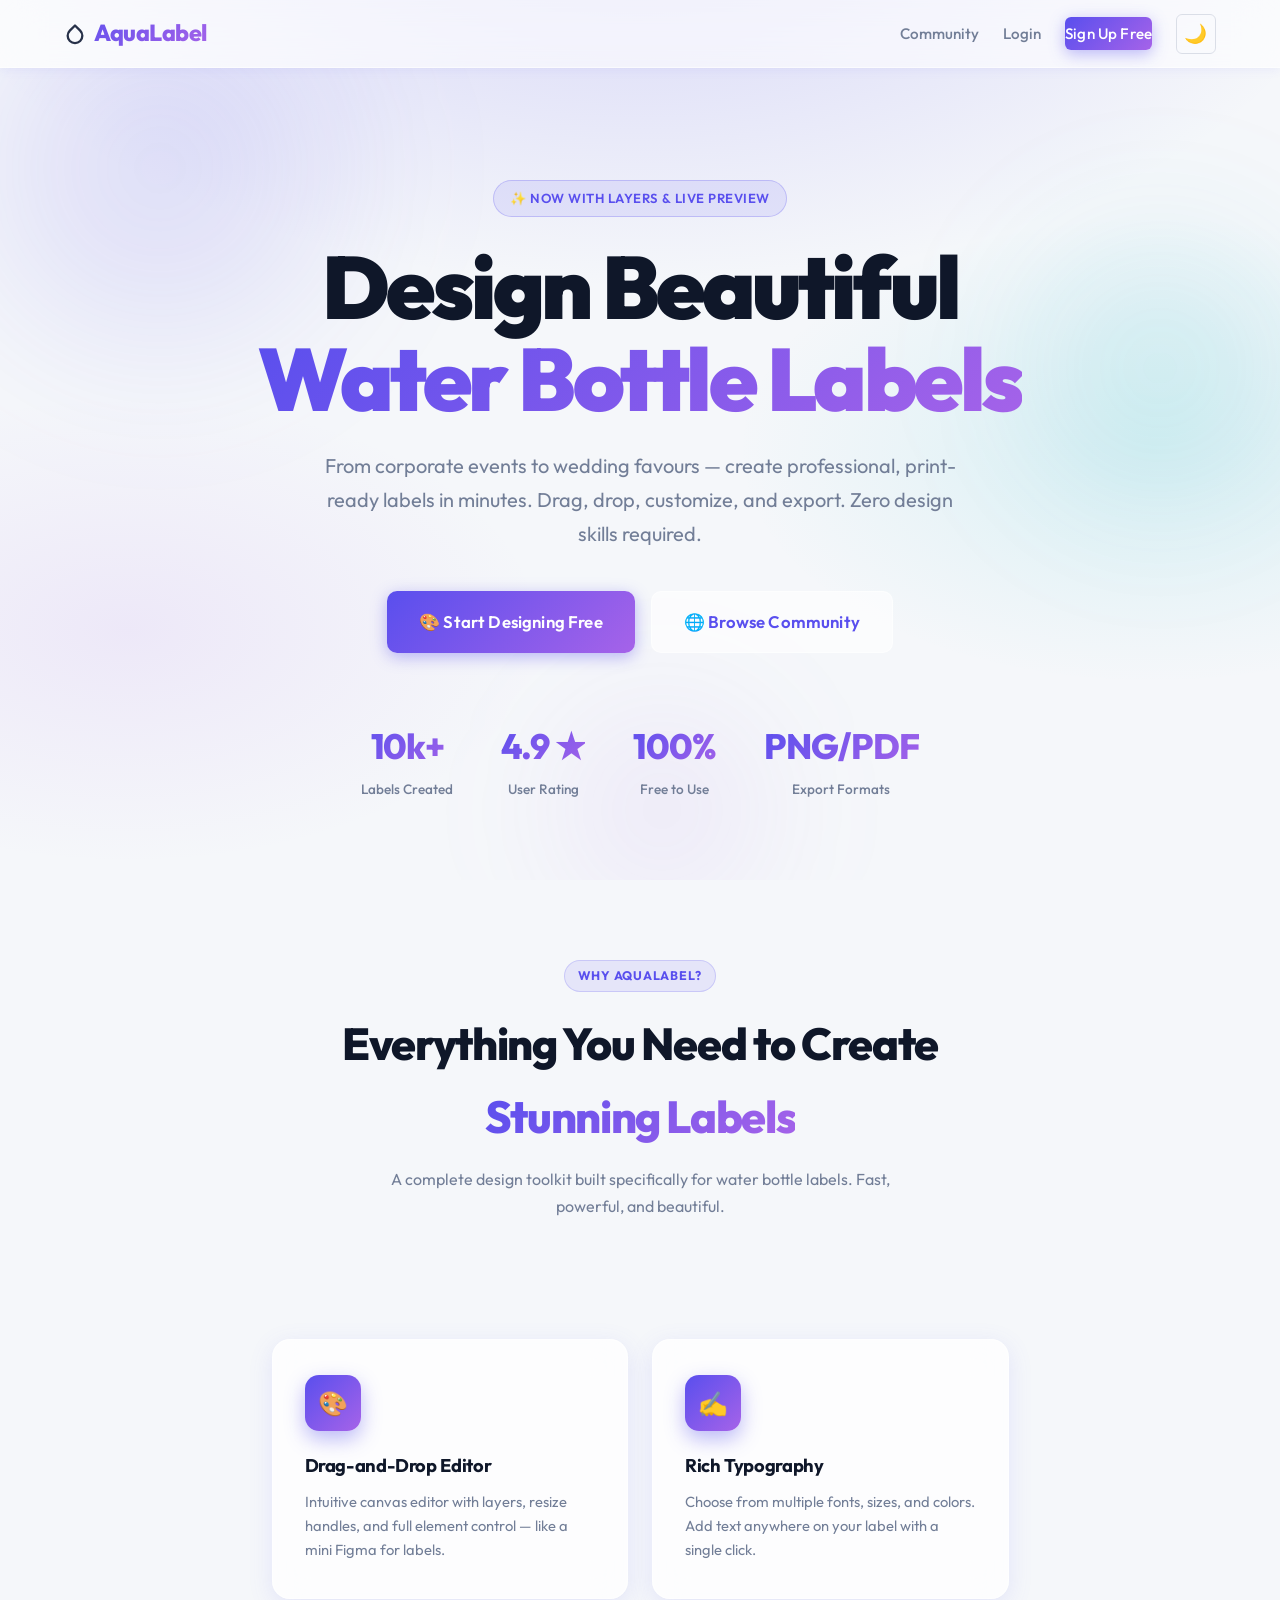
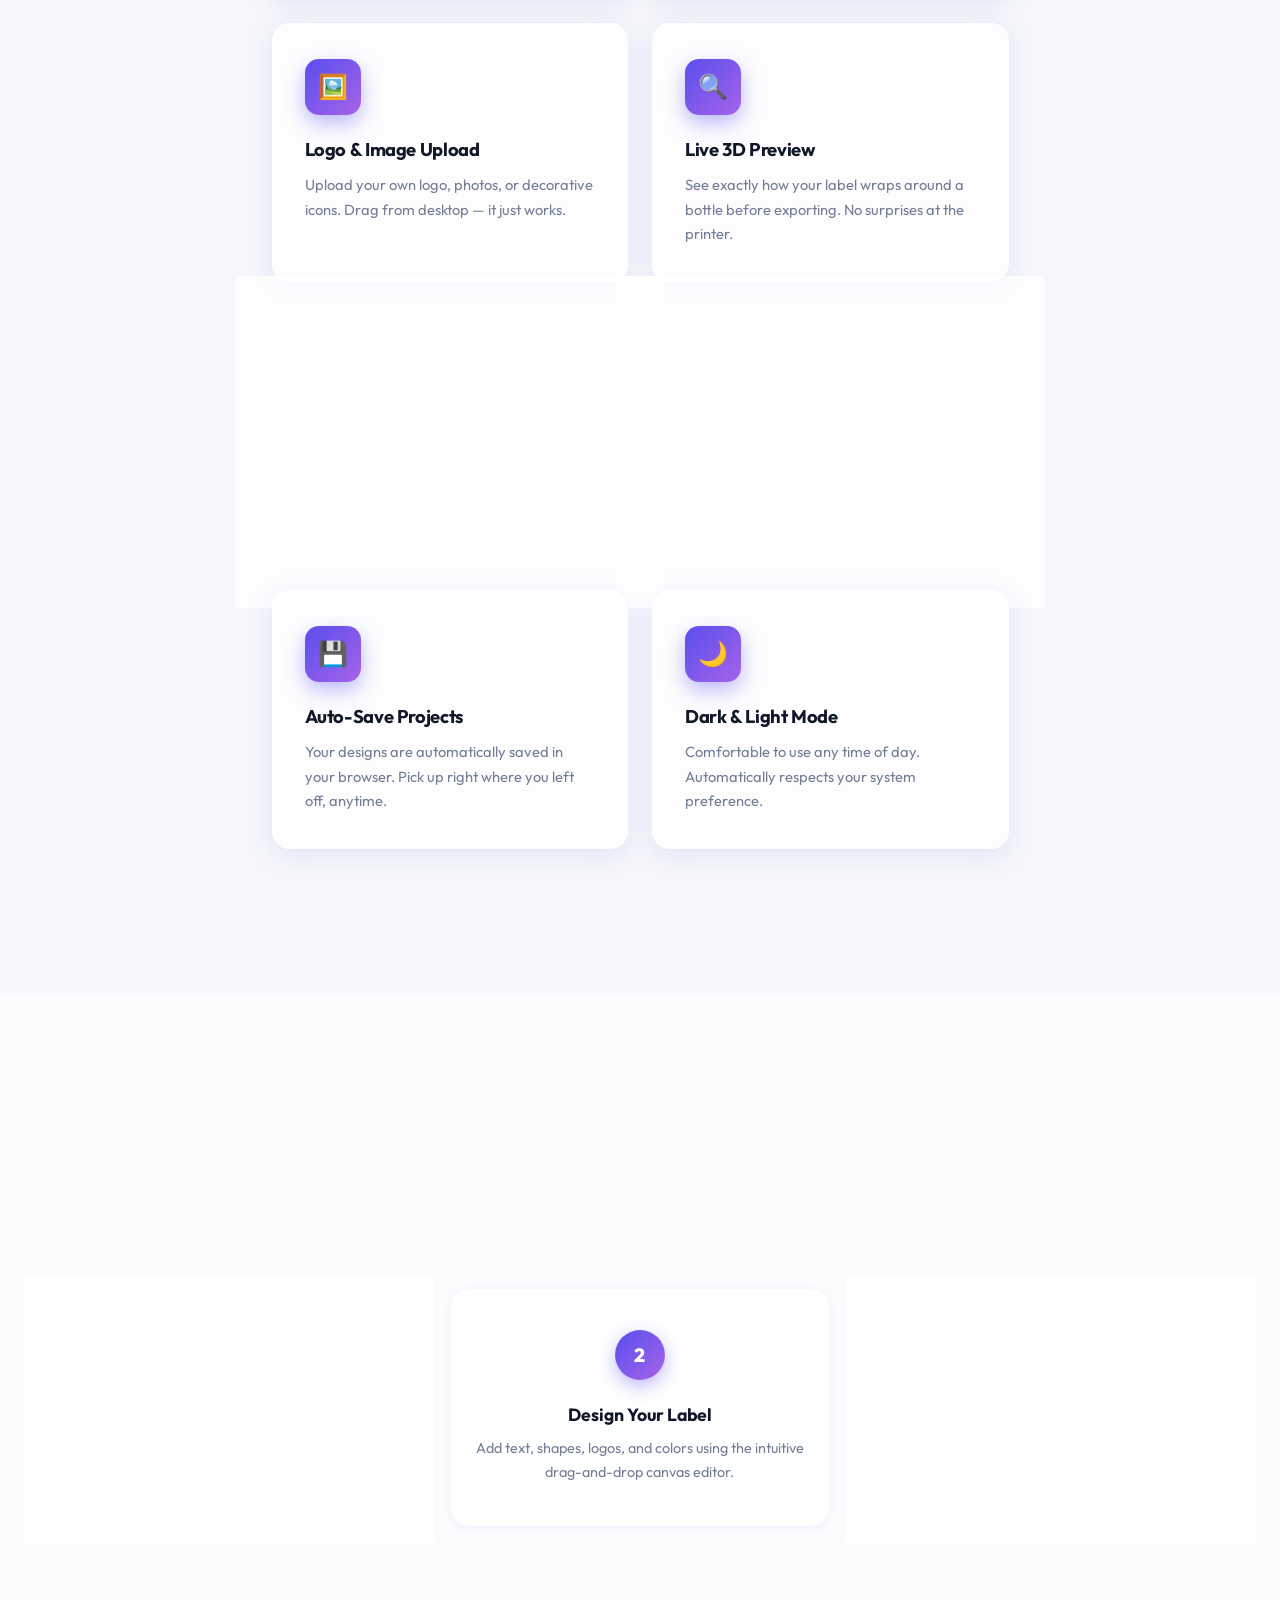
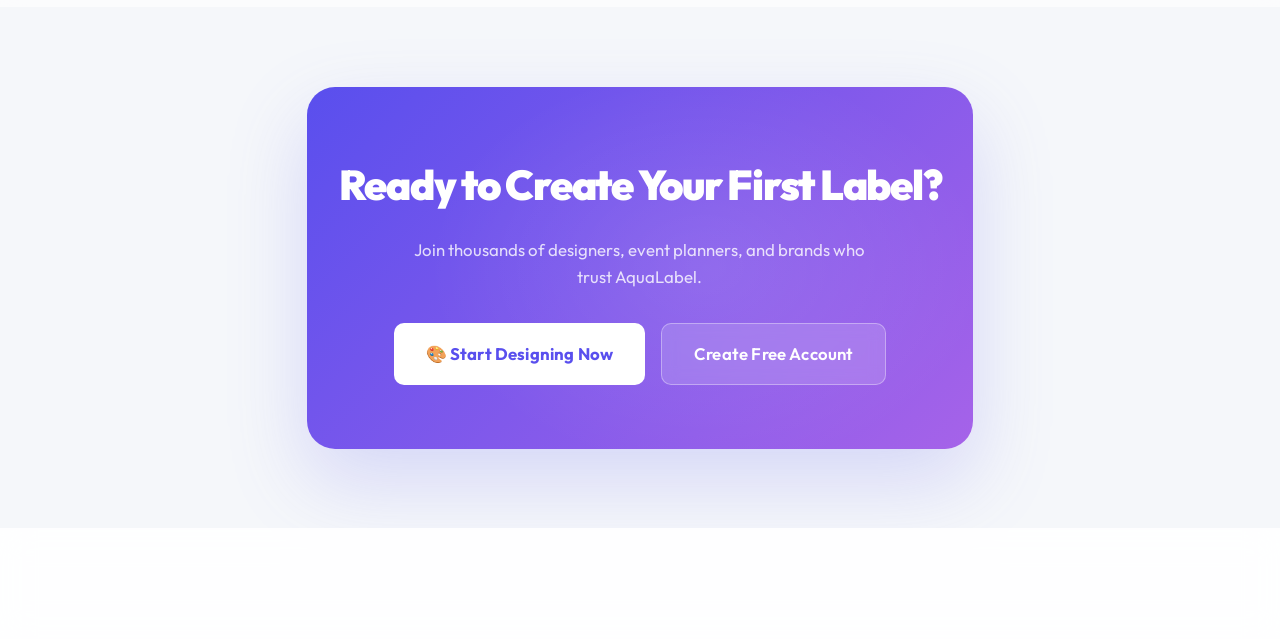
==== commit a406dc60: "categorizatoin" ====
--- a/index.html
+++ b/index.html
@@ -41,10 +41,10 @@
       </p>
 
       <div class="hero-cta">
-        <a href="design.html" class="btn btn-primary btn-lg">
+        <a href="pages/design.html" class="btn btn-primary btn-lg">
           🎨 Start Designing Free
         </a>
-        <a href="community.html" class="btn btn-outline btn-lg">
+        <a href="pages/community.html" class="btn btn-outline btn-lg">
           🌐 Browse Community
         </a>
       </div>
@@ -164,10 +164,10 @@
           Join thousands of designers, event planners, and brands who trust AquaLabel.
         </p>
         <div style="display: flex; gap: 1rem; justify-content: center; flex-wrap: wrap;">
-          <a href="design.html" class="btn btn-lg" style="background: white; color: var(--primary); font-weight: 700;">
+          <a href="pages/design.html" class="btn btn-lg" style="background: white; color: var(--primary); font-weight: 700;">
             🎨 Start Designing Now
           </a>
-          <a href="signup.html" class="btn btn-lg" style="background: rgba(255,255,255,0.15); color: white; border: 1.5px solid rgba(255,255,255,0.35); backdrop-filter: blur(8px);">
+          <a href="pages/signup.html" class="btn btn-lg" style="background: rgba(255,255,255,0.15); color: white; border: 1.5px solid rgba(255,255,255,0.35); backdrop-filter: blur(8px);">
             Create Free Account
           </a>
         </div>
@@ -182,9 +182,9 @@
         <span class="footer-logo">💧 AquaLabel</span>
         <p>© 2024 AquaLabel Platform. All rights reserved.</p>
         <div class="footer-links">
-          <a href="community.html">Community</a>
-          <a href="design.html">Editor</a>
-          <a href="signup.html">Sign Up</a>
+          <a href="pages/community.html">Community</a>
+          <a href="pages/design.html">Editor</a>
+          <a href="pages/signup.html">Sign Up</a>
         </div>
       </div>
     </div>
